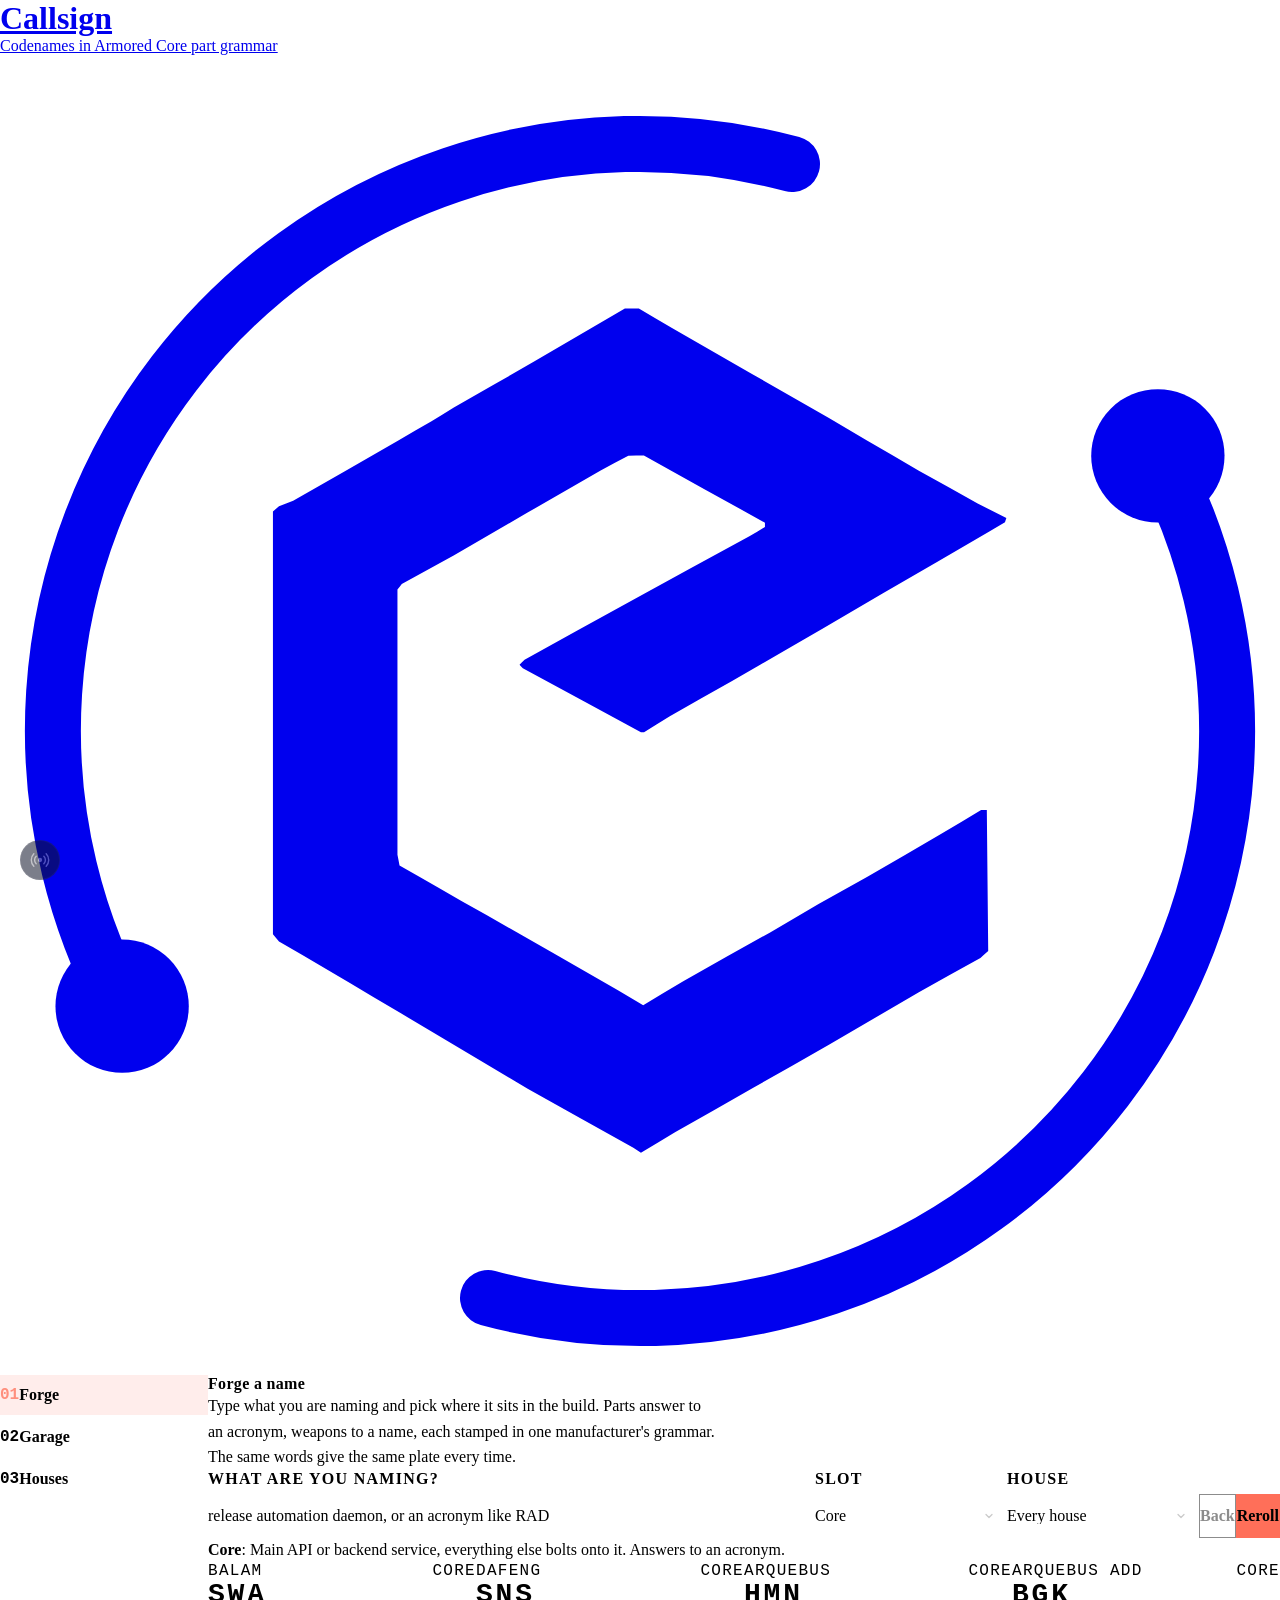
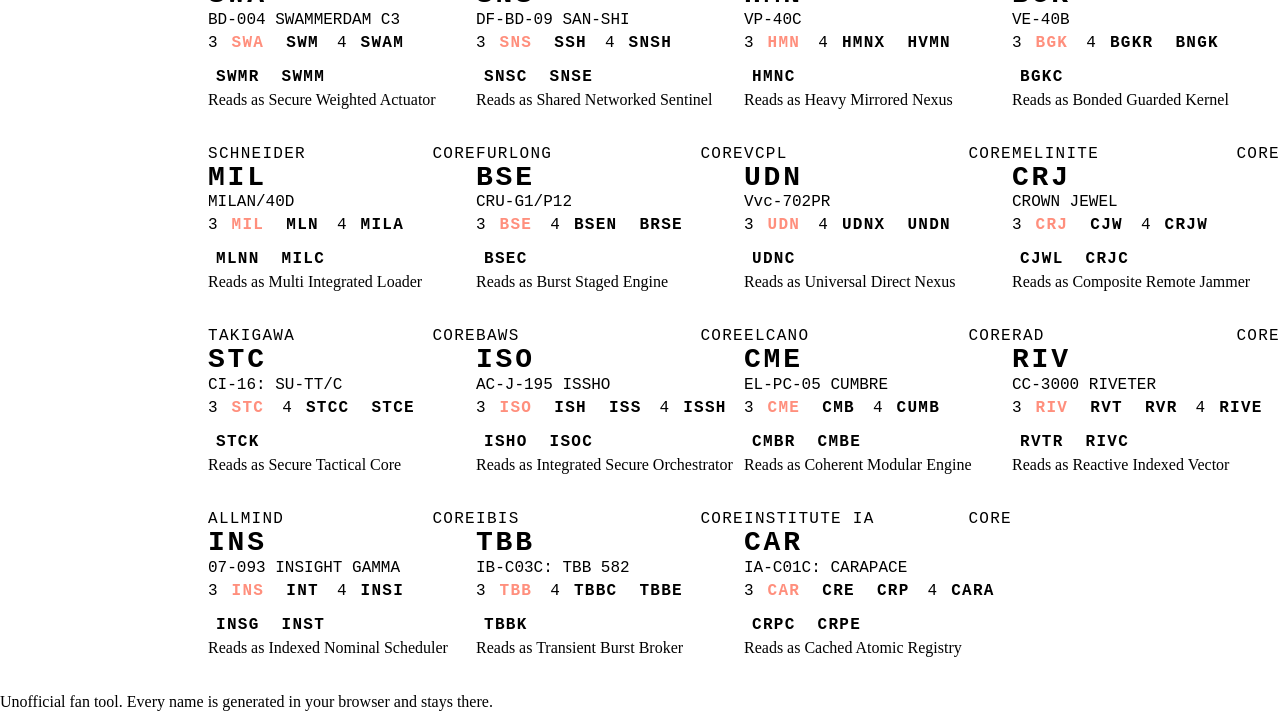
==== index.html @ b015e368 "feat: Callsign, codenames for projects in Armored Core part grammar" ====
<!DOCTYPE html>
<html lang="en">
<head>
  <meta charset="UTF-8">
  <meta name="viewport" content="width=device-width, initial-scale=1.0">
  <link rel="icon" type="image/svg+xml" href="/favicon.svg">
  <link rel="icon" type="image/x-icon" href="/favicon.ico" sizes="16x16 32x32 48x48">
  <link rel="apple-touch-icon" sizes="180x180" href="/apple-touch-icon.png">
  <meta name="apple-mobile-web-app-title" content="Callsign">
  <link rel="manifest" href="/site.webmanifest">
  <meta name="neo-mark" content="on">
  <title>Callsign | AC6 Codenames for Projects</title>
  <meta name="description" content="Generate codenames for projects and services in the grammar of AC6 manufacturers, with 3-letter acronyms, seeded rerolls and a whole-build export">
  <meta property="og:title" content="Callsign | AC6 Codenames for Projects">
  <meta property="og:description" content="Name a whole system as one AC build: frame parts answer to acronyms, weapons to names, and every house keeps its own grammar">
  <meta property="og:type" content="website">
  <meta property="og:url" content="https://callsign.neorgon.com/">
  <meta property="og:site_name" content="Neorgon">
  <meta name="twitter:card" content="summary_large_image">
  <meta name="twitter:title" content="Callsign | AC6 Codenames for Projects">
  <meta name="twitter:description" content="Codenames for projects and tools, stamped in the grammar of AC6 manufacturers">
  <meta name="robots" content="index, follow">
  <link rel="canonical" href="https://callsign.neorgon.com/">
  <meta property="og:locale" content="en_US">
  <meta name="theme-color" content="#040714">
  <meta property="og:image" content="https://callsign.neorgon.com/og-preview.jpg">
  <meta property="og:image:width" content="1200">
  <meta property="og:image:height" content="630">
  <meta property="og:image:alt" content="Callsign: codenames in Armored Core part grammar">
  <meta name="twitter:image" content="https://callsign.neorgon.com/og-preview.jpg">
  <meta name="neo-repo" content="energon-a-secas/callsign-site">
  <meta name="neo-version" content="1.0.0">
  <meta name="neo-updated" content="updated Sep 2026">
  <!-- Fleet design tokens: canonical, do not redeclare locally (docs/references/new-project-context.md, Design) -->
  <link rel="stylesheet" href="https://cdn.neorgon.org/v1.0.0/styles/base.css">
  <link rel="stylesheet" href="css/style.css">
  <!-- Neorgon Header Kit (vendored; ?header=live swaps CSS to CDN). Keep after style.css, the kit owns the header. -->
  <script>(function(){var m=location.search.match(/[?&]theme=([\w-]+)/)||document.cookie.match(/(?:^|;\s*)neo_theme=([\w-]+)/);if(m&&m[1]!=='default')document.documentElement.dataset.theme=decodeURIComponent(m[1]);})();</script>
  <link rel="stylesheet" href="css/neorgon-header.css">
  <link rel="stylesheet" href="css/neorgon-themes.css">
  <link rel="stylesheet" href="https://cdn.neorgon.org/v1.0.0/header/season.css">
  <script defer src="js/neorgon-header.js"></script>
  <!-- Neorgon Footer Kit (vendored). See packages/neorgon-ui/footer/README.md. -->
  <link rel="stylesheet" href="css/neorgon-footer.css">
  <script defer src="js/neorgon-footer.js"></script>
  <!-- Neorgon Beacon Kit (vendored). Bottom-left correction reporter: it
       carries page context to balise.neorgon.com in a URL fragment and the
       visitor writes there. No form on this page and no request from it.
       See packages/neorgon-ui/beacon/README.md. -->
  <meta name="beacon-site" content="callsign-site">
  <link rel="stylesheet" href="css/neorgon-beacon.css">
  <script defer src="js/neorgon-beacon.js"></script>
  <script type="application/ld+json">
  {
    "@context": "https://schema.org",
    "@type": "WebApplication",
    "name": "Callsign",
    "description": "Generate codenames for projects and services in the grammar of AC6 manufacturers, with 3-letter acronyms, seeded rerolls and a whole-build export",
    "url": "https://callsign.neorgon.com/",
    "applicationCategory": "DeveloperApplication",
    "operatingSystem": "Any",
    "offers": { "@type": "Offer", "price": "0", "priceCurrency": "USD" },
    "author": { "@type": "Organization", "name": "Neorgon", "url": "https://neorgon.com/" }
  }
  </script>
</head>
<body>

  <a class="skip-link" href="#main">Skip to content</a>

  <header class="header-bar" data-header-mode="app">
    <div class="header-logo">
      <a href="./" class="header-title-link">
        <img src="https://cdn.neorgon.org/v1.0.0/energon-classic-logo.png" class="header-logo-img" alt="">
        <div class="header-title-wrap">
          <h1>Callsign</h1>
          <div class="header-subtitle">Codenames in Armored Core part grammar</div>
        </div>
      </a>
    </div>

    <div class="header-right">
      <div class="header-actions">
        <button type="button" class="btn btn--ghost btn--sm" id="shareBtn" data-keep-mobile>
          <svg width="16" height="16" viewBox="0 0 24 24" fill="none" stroke="currentColor" stroke-width="2" stroke-linecap="round" stroke-linejoin="round" aria-hidden="true"><path d="M10 13a5 5 0 0 0 7.07 0l3-3a5 5 0 0 0-7.07-7.07l-1 1"/><path d="M14 11a5 5 0 0 0-7.07 0l-3 3a5 5 0 0 0 7.07 7.07l1-1"/></svg>
          <span>Copy link</span>
        </button>
      </div>

      <a class="header-home" href="https://neorgon.com/" title="neorgon.com" aria-label="Neorgon home">
        <svg class="nh-hub-icon" viewBox="0 0 24 24" fill="none" xmlns="http://www.w3.org/2000/svg" aria-hidden="true">
          <path d="M12 4.4 18.58 8.2 18.58 15.8 12 19.6 5.42 15.8 5.42 8.2Z" fill="currentColor" stroke="none"/>
          <g class="nh-orbit">
            <path d="M2.47 17.50 A11.0 11.0 0 0 1 14.85 1.37" fill="none" stroke="currentColor" stroke-width="1.05" stroke-linecap="round"/>
            <path d="M21.53 6.50 A11.0 11.0 0 0 1 9.15 22.63" fill="none" stroke="currentColor" stroke-width="1.05" stroke-linecap="round"/>
            <circle cx="21.71" cy="6.84" r="1.25" fill="currentColor"/>
            <circle cx="2.29" cy="17.16" r="1.25" fill="currentColor"/>
          </g>
        </svg>
      </a>
    </div>
  </header>

  <main id="main">
    <noscript><p class="noscript">Callsign builds every name in your browser, so it needs JavaScript switched on.</p></noscript>

    <div class="shell">
      <nav class="shell__rail" aria-label="Views">
        <button type="button" class="rail-btn" data-view="forge"><span class="rail-btn__no" aria-hidden="true">01</span>Forge</button>
        <button type="button" class="rail-btn" data-view="garage"><span class="rail-btn__no" aria-hidden="true">02</span>Garage</button>
        <button type="button" class="rail-btn" data-view="houses"><span class="rail-btn__no" aria-hidden="true">03</span>Houses</button>
      </nav>

      <div class="shell__main">

        <!-- ── Forge ─────────────────────────────────────────── -->
        <section id="view-forge" class="section" aria-labelledby="forge-title">
          <div class="section__titles">
            <h2 class="section__title" id="forge-title">Forge a name</h2>
            <p class="section__lead">Type what you are naming and pick where it sits in the build. Parts answer to an acronym, weapons to a name, each stamped in one manufacturer's grammar. The same words give the same plate every time.</p>
          </div>

          <div class="forge-bar">
            <label class="field field--seed">
              <span class="field__label">What are you naming?</span>
              <input class="input" id="seed" type="text" maxlength="120" autocomplete="off" spellcheck="false" placeholder="release automation daemon, or an acronym like RAD">
            </label>
            <label class="field">
              <span class="field__label">Slot</span>
              <select class="select" id="slotSel"></select>
            </label>
            <label class="field">
              <span class="field__label">House</span>
              <select class="select" id="houseSel"></select>
            </label>
            <div class="forge-bar__roll">
              <button type="button" class="btn btn--secondary" id="prevRoll">Back</button>
              <button type="button" class="btn btn--primary" id="reroll">Reroll</button>
            </div>
          </div>

          <p class="slot-hint" id="slotHint"></p>
          <p class="sr-only" id="forgeStatus" aria-live="polite"></p>
          <div class="shared" id="forgeShared" hidden></div>
          <div class="plates" id="plates"></div>
        </section>

        <!-- ── Garage ────────────────────────────────────────── -->
        <section id="view-garage" class="section" aria-labelledby="garage-title" hidden>
          <div class="section__titles">
            <h2 class="section__title" id="garage-title">Garage</h2>
            <p class="section__lead">Name a whole system as one build. The frame is the project, inner parts are the platform under it, and the four weapons are the tools it carries. Lock what you like and reroll the rest.</p>
          </div>

          <div class="build-head">
            <label class="field field--seed">
              <span class="field__label">System name</span>
              <input class="input" id="buildName" type="text" maxlength="80" autocomplete="off" spellcheck="false" placeholder="billing platform">
            </label>
            <div class="build-id" id="buildCallsign"></div>
            <div class="build-actions">
              <button type="button" class="btn btn--ghost btn--sm" id="saveBuild">Save to hangar</button>
              <button type="button" class="btn btn--ghost btn--sm" id="newBuild">New build</button>
              <details class="dropdown" id="exportMenu">
                <summary class="btn btn--primary btn--sm">Export</summary>
                <div class="dropdown__panel" role="group" aria-label="Export this build">
                  <button type="button" data-export="md-copy">Copy Markdown</button>
                  <button type="button" data-export="text-copy">Copy as text</button>
                  <button type="button" data-export="link-copy">Copy share link</button>
                  <button type="button" data-export="md-file">Download .md</button>
                  <button type="button" data-export="json-file">Download .json</button>
                </div>
              </details>
            </div>
          </div>

          <div class="garage-bar">
            <div class="segmented" role="group" aria-label="Frame naming">
              <button type="button" data-frame="matched" aria-pressed="true">Matched frame</button>
              <button type="button" data-frame="mixed" aria-pressed="false">Mixed parts</button>
            </div>
            <label class="field field--inline" id="frameHouseField">
              <span class="field__label">Frame house</span>
              <select class="select select--sm" id="frameHouse"></select>
            </label>
            <button type="button" class="btn btn--secondary btn--sm" id="rerollFrame">Reroll frame</button>
            <button type="button" class="btn btn--secondary btn--sm" id="rerollAll">Reroll unlocked</button>
          </div>

          <div class="assembly" id="assembly"></div>

          <details class="preview">
            <summary>Preview the Markdown export</summary>
            <pre class="preview__body" id="exportPreview"></pre>
          </details>

          <section class="hangar" aria-labelledby="hangar-title">
            <h3 class="hangar__title" id="hangar-title">Hangar <span id="hangarCount"></span></h3>
            <p class="section__lead">Saved builds stay in this browser, newest first. Starting a new build saves the current one here.</p>
            <ul class="hangar__list" id="hangarList"></ul>
          </section>
        </section>

        <!-- ── Houses ────────────────────────────────────────── -->
        <section id="view-houses" class="section" aria-labelledby="houses-title" hidden>
          <div class="section__titles">
            <h2 class="section__title" id="houses-title">Houses</h2>
            <p class="section__lead">Every manufacturer on Rubicon stamps its parts its own way. Each card shows the grammar, where its words come from, a few in-game names for reference, and what it rolls for <span id="housesSeed"></span>.</p>
          </div>
          <div class="house-groups" id="houseGrid"></div>
        </section>

      </div>
    </div>
  </main>

  <footer class="neo-footer" data-footer-mode="app">
    Unofficial fan tool. Every name is generated in your browser and stays there.
    <template data-neo-disclaimer data-label="About the names" data-title="About Callsign">
      <p>Callsign is an unofficial fan project. It is not affiliated with, endorsed by, or connected to FromSoftware or Bandai Namco Entertainment. ARMORED CORE is a trademark of its owners.</p>
      <p>Each house borrows an in-game manufacturer's naming grammar: the shape of its codes and the kind of word they end in. The themes are patterns read off the part names, not anything the developers have stated. The words Callsign draws from are its own picks from public sources, such as entomologists' surnames, poets of the Basho school, German bird names, Chinese star names and Spanish vocabulary.</p>
      <p>In-game part names appear on the Houses page as reference examples only. The generator does not draw from them, and a roll that lands exactly on a real part's designation is rolled again.</p>
      <p>Names come from what you type, worked out entirely in this browser. Builds you save live in this browser's local storage and nowhere else.</p>
    </template>
  </footer>

  <script type="module" src="js/app.js"></script>
</body>
</html>
---- css/style.css ----
/* ── Reset & base ──────────────────────────────────────────── */
*, *::before, *::after { margin: 0; padding: 0; box-sizing: border-box; }

/*
 * ── Design tokens ─────────────────────────────────────────────
 *
 * Canonical tokens (colors, font, type scale, spacing, radii) come from the CDN:
 *   https://cdn.neorgon.org/v1.0.0/styles/base.css   (linked in index.html)
 * Do NOT redeclare them here: a local copy is how the fleet drifted. The block
 * below holds only what base.css does not define, plus the per-site accent.
 *
 * Motion: base.css still ships --ease-snap (bounce) for legacy sites, but it is
 * deprecated for new work (impeccable law: ease-out exponential, no bounce).
 * Use --ease-out below.
 */

:root {
  /* Per-site identity: set to this site's hub card accent (the accent table in .claude/HUB_REGISTRY.md) */
  --accent: #ff6f59;
  --accent-bright: #ff8f7d;

  /* Site extras base.css does not define */
  --accent-wash: rgba(255, 111, 89, 0.12);
  --accent-line: rgba(255, 111, 89, 0.45);
  --mono: ui-monospace, "SF Mono", SFMono-Regular, Menlo, Consolas, "Liberation Mono", monospace;
  --surface-toast: #1a1730;
  --danger: #e11d48;
  --danger-hover: #f43f5e;
  --ease-out: cubic-bezier(0.22, 1, 0.36, 1);
  --control-height: 44px;
  --control-height-sm: 36px;
  --shadow-card: 0 12px 28px rgba(15, 23, 42, 0.5);
  --shadow-modal: 0 24px 48px rgba(2, 6, 23, 0.58);
  --z-sticky-header: 200;
  --z-modal: 400;
  --z-toast: 500;
}

/* Author display values (e.g. .section/.stack flex) would otherwise defeat the
   hidden attribute, so restore its authority once, globally. */
[hidden] { display: none !important; }

html { height: 100%; }
body {
  font-family: var(--font);
  background: var(--bg);
  min-height: 100%;
  color: var(--text-primary);
  display: flex; flex-direction: column;
}

body.modal-open {
  overflow: hidden;
}

main#main {
  flex: 1;
  display: flex;
  flex-direction: column;
  min-height: 0;
  width: 100%;
}

/* ── Layout ────────────────────────────────────────────────── */
/*
 * GOTCHA: body { display:flex; flex-direction:column } + margin: 0 auto
 * on a child collapses its width, so always pair with width: 100%.
 *
 * GOTCHA: External images (YouTube ggpht, Gravatar, etc.) may block loading
 * when the Referer header points to localhost or an unknown origin. Fix:
 * 1. Add <meta name="referrer" content="no-referrer"> in <head> (global)
 * 2. Or add referrerpolicy="no-referrer" on each <img> tag
 */
.container {
  max-width: 900px;
  width: 100%;
  margin: 0 auto;
  padding: var(--space-6);
  flex: 1;
}

/* ── Side-rail shell (opt-in) ──────────────────────────────────
 * A desktop window is far wider than a comfortable line of text, so a single
 * centred column leaves two large empty gutters and still runs the prose to
 * 100+ characters. This puts the section nav in the left gutter and narrows
 * the reading column, without changing .container for sites that do not use it.
 *
 *   <div class="shell">
 *     <nav class="shell__rail" aria-label="Section"> … </nav>
 *     <div class="shell__main"> … </div>
 *   </div>
 *
 * Below 940px it collapses to one column and the rail becomes a scrollable
 * row, so the same markup works on a phone with no JavaScript involved. From
 * 1240px up, the spare width goes to the right margin only, so the reading
 * column walks onto the page's centre line instead of sitting right of it.
 */
.shell {
  width: 100%;
  max-width: 1240px;
  margin: 0 auto;
  padding: var(--space-6) var(--space-6) 64px;
  display: grid;
  grid-template-columns: minmax(0, 1fr);
  gap: var(--space-6);
  align-content: start;
  flex: 1;
}
/* A 1fr track is minmax(auto, 1fr): a wide child (a board, a table, a long
   code line) sets min-content and stretches the column past the viewport. */
.shell > * { min-width: 0; }

.shell__rail {
  display: flex;
  gap: var(--space-1);
  padding: 4px;
  background: var(--surface-1);
  border: 1px solid var(--border);
  border-radius: var(--radius);
  overflow-x: auto;
  scrollbar-width: none;
}
.shell__rail::-webkit-scrollbar { display: none; }

@media (min-width: 940px) {
  .shell {
    grid-template-columns: 208px minmax(0, 1fr);
    gap: var(--space-8);
    padding: var(--space-8) var(--space-8) 80px;
  }
  .shell__rail {
    position: sticky;
    top: 76px;          /* clears the app-mode header */
    flex-direction: column;
    align-items: stretch;
    gap: 2px;
    padding: var(--space-2);
    overflow: visible;
    align-self: start;
  }
}

/* The rail sits in the left gutter, but with only two tracks it does not stay
   there: the rail plus its gap add to main's left side and nothing balances
   them on the right, so main sits half that distance right of the page's centre
   line (120px at a 208px rail). A column that far off centre reads as a
   misalignment rather than as a nav beside it.
   The correction is to stop splitting the spare width between both margins and
   spend all of it on the right. Main then walks back onto the centre line as the
   window grows, reaching it at 1240 + 208 + 32 = 1480px, and it costs main no
   width at any point on the way: the shell widens, main does not move relative
   to the rail. Below 1240px the shell already fills the viewport, so there is no
   spare width to spend and any correction would come straight out of the
   reading column. That trade is not worth making. */
@media (min-width: 1240px) {
  .shell {
    --shell-nudge: calc(208px + var(--space-8));
    max-width: calc(1240px + var(--shell-nudge));
    padding-right: clamp(
      var(--space-8),
      calc(var(--space-8) + 100vw - 1240px),
      calc(var(--space-8) + var(--shell-nudge))
    );
  }
}

/* Vertical rhythm: use inside .container or nested regions */
.stack {
  display: flex;
  flex-direction: column;
  gap: var(--space-6);
}
.stack--tight { gap: var(--space-4); }
/* Major sections need a real break. At 32px a heading sits almost on top of
   the block above it and the page reads as one undifferentiated column. */
.stack--loose { gap: 56px; }

/* Page section: title row + body (replaces “card everything” for grouping) */
.section {
  display: flex;
  flex-direction: column;
  gap: var(--space-6);
}
.section__header {
  display: flex;
  flex-wrap: wrap;
  align-items: flex-end;
  justify-content: space-between;
  gap: var(--space-4);
}
.section__titles {
  display: flex;
  flex-direction: column;
  gap: var(--space-1);
  min-width: 0;
}
.section__title {
  font-size: var(--text-xl);
  font-weight: 600;
  letter-spacing: 0.02em;
  color: var(--text-primary);
}
.section__lead {
  font-size: var(--text-sm);
  color: var(--text-muted);
  line-height: 1.6;
  max-width: 64ch;   /* 65-75 characters is the readable measure */
}
.section__lead code {
  font-family: ui-monospace, SFMono-Regular, Menlo, Monaco, Consolas, "Liberation Mono", monospace;
  font-size: 0.92em;
  color: var(--text-secondary);
}
.stack > .card { margin-bottom: 0; }
.toolbar {
  display: flex;
  flex-wrap: wrap;
  align-items: center;
  gap: var(--space-2);
}

/* ── Header ────────────────────────────────────────────────────
 * Owned by the Neorgon Header Kit (css/neorgon-header.css, canonical
 * source: packages/neorgon-ui/header/). Do NOT style .header-bar,
 * .header-logo*, .header-title-link, .header-subtitle, .header-right,
 * .header-actions, or .header-home here. Sign-in UI belongs to the
 * Auth Kit (css/neorgon-auth.css), so write no .auth-* styles either.
 */
nav {
  display: flex;
  align-items: center;
  gap: var(--space-2);
}

/* ── Buttons (canonical) ─────────────────────────────────────
 * Use .btn + a variant. Alias: .nav-link = toolbar ghost.
 */
.btn {
  display: inline-flex;
  align-items: center;
  justify-content: center;
  gap: var(--space-2);
  min-height: var(--control-height);
  padding: 0 var(--space-4);
  border-radius: var(--radius-sm);
  font-family: inherit;
  font-size: var(--text-sm);
  font-weight: 600;
  line-height: 1.2;
  text-decoration: none;
  cursor: pointer;
  border: 1px solid transparent;
  background: transparent;
  color: var(--text-primary);
  transition:
    background-color var(--dur),
    color var(--dur),
    border-color var(--dur),
    box-shadow var(--dur),
    transform var(--dur-fast);
  -webkit-tap-highlight-color: transparent;
}
.btn:disabled,
.btn[aria-disabled="true"] {
  opacity: 0.45;
  cursor: not-allowed;
  pointer-events: none;
}
.btn--sm {
  min-height: var(--control-height-sm);
  padding: 0 var(--space-3);
  font-size: var(--text-xs);
}
.btn--block { width: 100%; }
.btn--icon {
  min-width: var(--control-height);
  padding: 0;
}
.btn--primary {
  background: var(--accent);
  /* Dark ink on coral: white on #ff6f59 is 2.7:1, the page ground is 7.4:1. */
  color: var(--bg);
  border-color: transparent;
}
.btn--primary:hover { background: var(--accent-bright); }
.btn--secondary {
  background: var(--surface-2);
  color: var(--text-primary);
  border-color: var(--border-strong);
}
.btn--secondary:hover {
  background: rgba(255, 255, 255, 0.1);
}
.btn--ghost {
  background: transparent;
  color: rgba(255,255,255,0.92);
  border-color: rgba(255,255,255,0.18);
}
.btn--ghost:hover {
  background: rgba(255,255,255,0.1);
  color: #fff;
}
.btn--danger {
  background: var(--danger);
  color: #fff;
  border-color: transparent;
}
.btn--danger:hover { background: var(--danger-hover); }

/* Toolbar ghost (header nav): same as .btn.btn--ghost.btn--sm */
.nav-link {
  display: inline-flex;
  align-items: center;
  justify-content: center;
  min-height: var(--control-height);
  padding: 0 var(--space-3);
  border: 1px solid rgba(255,255,255,0.18);
  border-radius: var(--radius-sm);
  background: transparent;
  color: rgba(255,255,255,0.92);
  cursor: pointer;
  font-family: inherit;
  font-size: var(--text-sm);
  font-weight: 600;
  transition: background-color var(--dur), color var(--dur), border-color var(--dur);
}
.nav-link:hover {
  background: rgba(255,255,255,0.1);
  color: #fff;
}

/* ── Sheet (inline panel under header), not a modal ──────────
 * Use for filters and compact forms. No backdrop; page scrolls.
 * For blocking overlays use .modal below. Sign-in is neither: the Auth Kit
 * (packages/neorgon-ui/auth/) owns its own dialog.
 */
.sheet {
  background: rgba(255,255,255,0.02);
  border-bottom: 1px solid var(--border-subtle);
  max-height: 0;
  overflow: hidden;
  transition: max-height 0.3s ease-out;
}
.sheet.open { max-height: 300px; }
.sheet__inner {
  padding: var(--space-6);
  max-width: 400px;
  margin: 0 auto;
}

/* ── Modal (blocking overlay) ──────────────────────────────── */
.modal[hidden] {
  display: none !important;
}
.modal {
  position: fixed;
  inset: 0;
  z-index: var(--z-modal);
  display: flex;
  align-items: center;
  justify-content: center;
  padding: var(--space-4);
}
.modal__backdrop {
  position: absolute;
  inset: 0;
  background: rgba(2, 4, 12, 0.85);
  -webkit-backdrop-filter: blur(10px); /* Safari still needs the prefix */
  backdrop-filter: blur(10px);
}
.modal__dialog {
  position: relative;
  z-index: 1;
  display: flex;
  flex-direction: column;
  width: min(100%, 520px);
  max-height: min(90vh, 680px);
  overflow: hidden;
  background: var(--surface-1);
  border: 1px solid var(--border-strong);
  border-radius: var(--radius-lg);
  box-shadow: var(--shadow-modal);
}
/* For modals holding option grids or editors: narrow dialogs cramp them */
.modal__dialog--wide {
  width: min(100%, 760px);
}
.modal__header {
  display: flex;
  align-items: center;
  justify-content: space-between;
  gap: var(--space-4);
  padding: var(--space-4) var(--space-6);
  border-bottom: 1px solid var(--border-subtle);
}
.modal__header h2 {
  font-size: var(--text-lg);
  font-weight: 600;
  color: var(--text-primary);
}
.modal__body {
  padding: var(--space-6);
  overflow: auto;
  font-size: var(--text-sm);
  color: var(--text-secondary);
  line-height: 1.55;
}
.modal__body code {
  font-family: ui-monospace, SFMono-Regular, Menlo, Monaco, Consolas, "Liberation Mono", monospace;
  font-size: 0.9em;
  color: var(--text-primary);
}
.modal__footer {
  display: flex;
  flex-wrap: wrap;
  justify-content: flex-end;
  gap: var(--space-2);
  padding: var(--space-4) var(--space-6);
  border-top: 1px solid var(--border-subtle);
}

/* ── Card ──────────────────────────────────────────────────── */
/*
 * GOTCHA: backdrop-filter creates a stacking context, so dropdowns inside
 * a card can be clipped by a later card's stacking context. Fix by adding
 * position: relative; z-index: 10 to the card that owns the open dropdown.
 *
 * Default: static surface (no hover lift, avoids generic “dashboard demo”).
 * Use .card--interactive for raised hover + entrance motion.
 *
 * GOTCHA: a <button> or <a> used AS a card does not inherit body text color,
 * buttons default to canvas text (near-black), rendering invisible on the dark
 * bg. When a card is an interactive element, set color: var(--text-primary)
 * and font-family: var(--font) explicitly on it.
 */
.card {
  background: var(--surface-1);
  border: 1px solid var(--border);
  border-radius: var(--radius-lg);
  padding: var(--space-6);
  margin-bottom: var(--space-6);
  backdrop-filter: blur(10px);
  transition: border-color var(--dur), box-shadow var(--dur);
}
.card:hover {
  border-color: var(--border-strong);
  box-shadow: 0 8px 20px rgba(15, 23, 42, 0.45);
}
.card--interactive {
  transition:
    transform var(--dur) ease-out,
    box-shadow var(--dur) ease-out,
    border-color var(--dur);
  animation: fadeIn 0.35s ease-out both;
}
.card--interactive:hover {
  transform: translateY(-3px);
  box-shadow: var(--shadow-card);
  border-color: var(--border-strong);
}
.card--enter {
  animation: fadeIn 0.35s ease-out both;
}
.card--flat:hover {
  box-shadow: none;
}
/* Card with an action row, in an equal-height grid: pin the toolbar to the
   bottom so buttons align across cards whose text wraps differently. */
.card--actions {
  display: flex;
  flex-direction: column;
}
.card--actions > .toolbar:last-child {
  margin-top: auto;
}

/* ── Button press feedback ─────────────────────────────────── */
button:active,
.btn:active,
.nav-link:active {
  transform: scale(0.98);
  transition-duration: var(--dur-fast);
}

@keyframes fadeIn {
  from { opacity: 0; transform: translateY(6px); }
  to   { opacity: 1; transform: translateY(0); }
}

/* ── Skeleton loading ──────────────────────────────────────── */
@keyframes shimmer { to { background-position: -200% 0; } }
.skeleton {
  background: linear-gradient(90deg, var(--surface-1) 25%, var(--surface-2) 50%, var(--surface-1) 75%);
  background-size: 200% 100%;
  animation: shimmer 1.5s ease-in-out infinite;
  border-radius: var(--radius);
}

/* ── Toast ─────────────────────────────────────────────────── */
.toast {
  position: fixed;
  bottom: var(--space-6);
  right: var(--space-6);
  z-index: var(--z-toast);
  max-width: min(360px, calc(100vw - var(--space-8)));
  background: var(--surface-toast);
  border: 1px solid var(--border);
  border-radius: var(--radius);
  padding: var(--space-3) var(--space-4);
  font-size: var(--text-sm);
  color: var(--text-primary);
  box-shadow: var(--shadow-card);
  pointer-events: none;
  transform: translateY(8px);
  opacity: 0;
  transition: opacity 0.2s ease-out, transform 0.2s ease-out;
}
.toast.visible {
  opacity: 1;
  transform: translateY(0);
}

/* ── Footer ────────────────────────────────────────────────────
   Owned by the Neorgon Footer Kit (css/neorgon-footer.css).
   Don't add .neo-footer rules here. Edit packages/neorgon-ui/footer/
   and re-run sync-footer.sh. */

/* ── Focus styles ──────────────────────────────────────────── */
:focus-visible {
  outline: 2px solid var(--accent-bright);
  outline-offset: 2px;
}

/* ── Skip link ─────────────────────────────────────────────── */
.skip-link {
  position: absolute;
  top: -100%;
  left: var(--space-4);
  z-index: 1000;
  padding: var(--space-2) var(--space-4);
  background: var(--accent-bright);
  color: #000;
  font-weight: 600;
  font-size: var(--text-sm);
  border-radius: 0 0 var(--radius-sm) var(--radius-sm);
  text-decoration: none;
  transition: top var(--dur);
}
.skip-link:focus { top: 0; }

/* ── Reduced motion ────────────────────────────────────────── */
@media (prefers-reduced-motion: reduce) {
  *, *::before, *::after {
    animation-duration: 0.01ms !important;
    animation-iteration-count: 1 !important;
    transition-duration: 0.01ms !important;
  }
  .card--interactive:hover { transform: none; }
}

/* ══ Callsign ════════════════════════════════════════════════ */

.sr-only {
  position: absolute; width: 1px; height: 1px; padding: 0; margin: -1px;
  overflow: hidden; clip: rect(0 0 0 0); white-space: nowrap; border: 0;
}
.noscript {
  max-width: 64ch; margin: var(--space-8) auto 0; padding: var(--space-4);
  border: 1px solid var(--border); border-radius: var(--radius); color: var(--text-secondary);
}
.btn--icon.btn--sm { min-width: var(--control-height-sm); }

/* ── Rail ──────────────────────────────────────────────────── */
.rail-btn {
  display: flex; align-items: center; gap: var(--space-3);
  min-height: 40px; padding: 0 var(--space-3);
  border: 0; border-radius: var(--radius-sm);
  background: transparent; color: var(--text-secondary);
  font-family: inherit; font-size: var(--text-sm); font-weight: 600;
  text-align: left; white-space: nowrap; cursor: pointer;
  transition: background-color var(--dur), color var(--dur);
}
.rail-btn:hover { background: var(--surface-2); color: var(--text-primary); }
.rail-btn[aria-current="page"] { background: var(--accent-wash); color: var(--text-primary); }
.rail-btn__no { font-family: var(--mono); font-size: var(--text-xs); color: var(--text-muted); }
.rail-btn[aria-current="page"] .rail-btn__no { color: var(--accent-bright); }

/* ── Fields ────────────────────────────────────────────────── */
.field { display: flex; flex-direction: column; gap: 6px; min-width: 0; }
.field--inline { flex-direction: row; align-items: center; gap: var(--space-2); }
.field__label {
  font-size: var(--text-xs); font-weight: 600; letter-spacing: 0.08em;
  text-transform: uppercase; color: var(--text-muted);
}
.input, .select {
  width: 100%; min-height: var(--control-height); padding: 0 var(--space-3);
  background: var(--surface-1); border: 1px solid var(--border-strong); border-radius: var(--radius-sm);
  color: var(--text-primary); font-family: inherit; font-size: var(--text-base);
  transition: border-color var(--dur);
}
.input::placeholder { color: var(--text-muted); }
.input:focus-visible, .select:focus-visible { outline: 2px solid var(--accent-bright); outline-offset: 1px; }
.input--sm, .select--sm { min-height: var(--control-height-sm); font-size: var(--text-sm); }
.select {
  appearance: none; -webkit-appearance: none; padding-right: 34px; cursor: pointer;
  background-image: url("data:image/svg+xml,%3Csvg xmlns='http://www.w3.org/2000/svg' width='12' height='12' viewBox='0 0 24 24' fill='none' stroke='%23cacaca' stroke-width='2.5' stroke-linecap='round' stroke-linejoin='round'%3E%3Cpath d='m6 9 6 6 6-6'/%3E%3C/svg%3E");
  background-repeat: no-repeat; background-position: right 12px center;
}
.select option, .select optgroup { background-color: var(--bg); color: var(--text-primary); }
.select:disabled { opacity: 0.55; cursor: not-allowed; }
.field--inline .select { width: auto; min-width: 11rem; }

/* ── Forge ─────────────────────────────────────────────────── */
.forge-bar {
  display: grid; gap: var(--space-3); align-items: end;
  grid-template-columns: minmax(0, 1fr) minmax(0, 12rem) minmax(0, 12rem) auto;
}
.forge-bar__roll { display: flex; gap: var(--space-2); }
.slot-hint { font-size: var(--text-sm); line-height: 1.5; color: var(--text-muted); }
.slot-hint strong { font-weight: 600; color: var(--text-secondary); }

.plates { display: grid; grid-template-columns: repeat(auto-fill, minmax(15.5rem, 1fr)); gap: var(--space-4); }
.plate {
  display: flex; flex-direction: column; gap: var(--space-3); padding: var(--space-4);
  background: var(--surface-1); border: 1px solid var(--border); border-radius: var(--radius);
  transition: border-color var(--dur);
}
.plate:hover { border-color: var(--border-strong); }
.plate__meta {
  display: flex; justify-content: space-between; gap: var(--space-2);
  padding-bottom: var(--space-2); border-bottom: 1px dashed var(--border);
  font-family: var(--mono); font-size: var(--text-xs); letter-spacing: 0.08em; text-transform: uppercase;
  color: var(--text-muted);
}
.plate__callsign {
  font-family: var(--mono); font-size: 1.75rem; font-weight: 700; line-height: 1.1;
  letter-spacing: 0.1em; color: var(--text-primary); overflow-wrap: anywhere;
}
.plate__designation { font-family: var(--mono); font-size: var(--text-sm); overflow-wrap: anywhere; }
.plate__title {
  font-family: var(--mono); font-size: var(--text-lg); font-weight: 600; line-height: 1.35;
  letter-spacing: 0.04em; overflow-wrap: anywhere;
}
.plate__code { color: var(--text-muted); }
.plate__name { color: var(--text-primary); }
.plate--compact { gap: var(--space-2); }

.shared {
  display: flex; flex-wrap: wrap; align-items: center; gap: var(--space-3) var(--space-6);
  padding-bottom: var(--space-4); border-bottom: 1px solid var(--border-subtle);
}
.shared__acronym { font-family: var(--mono); font-size: 2.5rem; font-weight: 700; line-height: 1; letter-spacing: 0.14em; }
.shared__body { display: flex; flex-direction: column; gap: 6px; min-width: 0; }
.shared__label { font-size: var(--text-sm); color: var(--text-muted); }
.plate__reads { font-size: var(--text-sm); color: var(--text-muted); }
.plate__reads span { color: var(--text-secondary); }
.plate__actions { display: flex; flex-wrap: wrap; gap: var(--space-2); margin-top: auto; }

.chips { display: flex; flex-wrap: wrap; align-items: center; gap: 6px; }
.chips__label { padding-left: 4px; font-family: var(--mono); font-size: var(--text-xs); color: var(--text-muted); }
.chips__label:first-child { padding-left: 0; }
.chip {
  min-height: 28px; padding: 0 8px;
  border: 1px solid var(--border); border-radius: var(--radius-sm);
  background: transparent; color: var(--text-secondary);
  font-family: var(--mono); font-size: var(--text-xs); font-weight: 600; letter-spacing: 0.08em;
  cursor: copy; transition: border-color var(--dur), color var(--dur);
}
.chip:hover { border-color: var(--border-strong); color: var(--text-primary); }
.chip--lead { border-color: var(--accent-line); color: var(--accent-bright); }

/* ── Garage ────────────────────────────────────────────────── */
.build-head { display: grid; grid-template-columns: minmax(0, 22rem) minmax(0, 1fr) auto; gap: var(--space-6); align-items: end; }
.build-actions { display: flex; flex-wrap: wrap; align-items: center; justify-content: flex-end; gap: var(--space-2); }
.build-id { display: flex; align-items: center; gap: var(--space-4); min-width: 0; }
.build-id__acronym {
  font-family: var(--mono); font-size: 2.5rem; font-weight: 700; line-height: 1;
  letter-spacing: 0.14em; color: var(--text-primary);
}
.build-id__meta { display: flex; flex-direction: column; gap: 2px; min-width: 0; font-size: var(--text-sm); color: var(--text-muted); }
.build-id__meta code { font-family: var(--mono); color: var(--text-primary); }

.garage-bar { display: flex; flex-wrap: wrap; align-items: center; gap: var(--space-2); }
.segmented {
  display: inline-flex; gap: 2px; padding: 3px;
  border: 1px solid var(--border); border-radius: var(--radius-sm); background: var(--surface-1);
}
.segmented button {
  min-height: 30px; padding: 0 var(--space-3); border: 0; border-radius: 4px;
  background: transparent; color: var(--text-muted);
  font-family: inherit; font-size: var(--text-xs); font-weight: 600; cursor: pointer;
  transition: background-color var(--dur), color var(--dur);
}
.segmented button:hover { color: var(--text-primary); }
.segmented button[aria-pressed="true"] { background: var(--surface-2); color: var(--text-primary); box-shadow: inset 0 0 0 1px var(--border-strong); }

.dropdown { position: relative; }
.dropdown > summary { list-style: none; }
.dropdown > summary::-webkit-details-marker { display: none; }
.dropdown__panel {
  position: absolute; right: 0; top: calc(100% + 6px); z-index: 20;
  display: flex; flex-direction: column; min-width: 12rem; padding: 4px;
  background: var(--bg); border: 1px solid var(--border-strong); border-radius: var(--radius);
  box-shadow: var(--shadow-card);
}
/* Set by events.js when the right-anchored panel would leave the viewport. */
.dropdown__panel--start { left: 0; right: auto; }
.dropdown__panel button {
  min-height: 36px; padding: 0 var(--space-3); border: 0; border-radius: var(--radius-sm);
  background: transparent; color: var(--text-secondary);
  font-family: inherit; font-size: var(--text-sm); text-align: left; cursor: pointer;
}
.dropdown__panel button:hover, .dropdown__panel button:focus-visible { background: var(--surface-2); color: var(--text-primary); }

.assembly { display: flex; flex-direction: column; gap: var(--space-6); }
.bay-group { display: flex; flex-direction: column; gap: var(--space-2); }
.bay-group__title { font-size: var(--text-xs); font-weight: 600; letter-spacing: 0.1em; text-transform: uppercase; color: var(--text-secondary); }
.bay-group__title span { margin-left: var(--space-2); font-weight: 500; letter-spacing: 0; text-transform: none; color: var(--text-muted); }
.bay-list { border: 1px solid var(--border); border-radius: var(--radius); background: var(--surface-1); }
.bay {
  display: grid; gap: var(--space-3); align-items: center; padding: var(--space-3) var(--space-4);
  grid-template-columns: minmax(0, 11rem) minmax(0, 1fr) minmax(0, 10rem) minmax(0, 1.3fr) auto;
  grid-template-areas: "slot note house plate actions";
}
.bay + .bay { border-top: 1px solid var(--border-subtle); }
.bay__slot { grid-area: slot; display: flex; flex-direction: column; gap: 4px; min-width: 0; }
.bay__note { grid-area: note; }
.bay__house { grid-area: house; }
.bay__plate { grid-area: plate; display: flex; flex-direction: column; gap: 6px; min-width: 0; }
.bay__actions { grid-area: actions; display: flex; gap: 2px; }
.bay__toggle { display: flex; align-items: center; gap: var(--space-2); font-size: var(--text-sm); font-weight: 600; cursor: pointer; }
.bay__toggle input { width: 18px; height: 18px; accent-color: var(--accent); }
.bay__role { font-size: var(--text-xs); line-height: 1.35; color: var(--text-muted); }
.bay__callsign { display: flex; flex-wrap: wrap; align-items: baseline; gap: 2px var(--space-3); min-width: 0; }
.bay__callsign strong { font-family: var(--mono); font-size: var(--text-lg); letter-spacing: 0.08em; }
.bay__code {
  display: inline-flex; align-items: center; min-height: 24px; padding: 0; border: 0; background: none;
  text-align: left; cursor: copy;
  font-family: var(--mono); font-size: var(--text-xs); color: var(--text-secondary); overflow-wrap: anywhere;
}
.bay__code:hover { color: var(--text-primary); text-decoration: underline; text-underline-offset: 3px; }
/* A switched-off bay keeps only its toggle, so nothing in it is dimmed but still clickable. */
.bay[data-on="false"] :is(.bay__note, .bay__house, .bay__plate, .bay__actions) { display: none; }
.bay[data-on="false"] .bay__toggle span { color: var(--text-secondary); }
.bay [data-act="lock"][aria-pressed="true"] { color: var(--accent-bright); }

.preview summary { width: fit-content; font-size: var(--text-sm); color: var(--text-secondary); cursor: pointer; }
.preview__body {
  margin-top: var(--space-3); padding: var(--space-4); max-height: 22rem; overflow: auto;
  background: var(--surface-1); border: 1px solid var(--border); border-radius: var(--radius);
  font-family: var(--mono); font-size: var(--text-xs); line-height: 1.6; color: var(--text-secondary); white-space: pre;
}

.hangar { display: flex; flex-direction: column; gap: var(--space-3); padding-top: var(--space-6); border-top: 1px solid var(--border-subtle); }
.hangar__title { font-size: var(--text-lg); font-weight: 600; }
.hangar__title span { margin-left: var(--space-2); font-family: var(--mono); font-size: var(--text-sm); color: var(--text-muted); }
.hangar__list { display: flex; flex-direction: column; gap: var(--space-2); list-style: none; }
.hangar__item {
  display: flex; flex-wrap: wrap; align-items: center; justify-content: space-between; gap: var(--space-3);
  padding: var(--space-3) var(--space-4);
  background: var(--surface-1); border: 1px solid var(--border); border-radius: var(--radius);
}
.hangar__name { display: flex; flex-wrap: wrap; align-items: baseline; gap: var(--space-3); min-width: 0; }
.hangar__name strong { font-family: var(--mono); letter-spacing: 0.1em; }
.hangar__name small { font-size: var(--text-xs); color: var(--text-muted); }
.hangar__empty { font-size: var(--text-sm); color: var(--text-muted); }

/* ── Houses ────────────────────────────────────────────────── */
.house-groups { display: flex; flex-direction: column; gap: var(--space-8); }
.house-group { display: flex; flex-direction: column; gap: var(--space-4); }
.house-group__title { font-size: var(--text-lg); font-weight: 600; }
.houses { display: grid; grid-template-columns: repeat(auto-fill, minmax(18rem, 1fr)); gap: var(--space-4); }
.house {
  display: flex; flex-direction: column; gap: var(--space-3); padding: var(--space-4);
  background: var(--surface-1); border: 1px solid var(--border); border-radius: var(--radius);
}
.house > .btn { align-self: flex-start; margin-top: auto; }
.house__head { display: flex; flex-direction: column; gap: 2px; }
.house__name { font-size: var(--text-lg); font-weight: 700; letter-spacing: 0.02em; }
.house__tag { font-size: var(--text-xs); letter-spacing: 0.06em; text-transform: uppercase; color: var(--text-muted); }
.house__theme { font-size: var(--text-sm); line-height: 1.5; color: var(--text-secondary); }
.house__facts { display: grid; grid-template-columns: max-content minmax(0, 1fr); gap: 6px var(--space-3); font-size: var(--text-sm); }
.house__facts dt { padding-top: 2px; font-size: var(--text-xs); letter-spacing: 0.06em; text-transform: uppercase; color: var(--text-muted); }
.house__facts dd { display: flex; flex-wrap: wrap; gap: 4px 8px; min-width: 0; }
.house__facts code { font-family: var(--mono); font-size: 0.8rem; color: var(--text-secondary); overflow-wrap: anywhere; }

/* ── Callsign breakpoints ──────────────────────────────────── */
@media (max-width: 1180px) {
  .bay {
    grid-template-columns: minmax(0, 1fr) minmax(0, 1fr) auto;
    grid-template-areas: "slot slot actions" "note house house" "plate plate plate";
  }
}
@media (max-width: 1100px) {
  .forge-bar { grid-template-columns: minmax(0, 1fr) minmax(0, 1fr); }
  .forge-bar .field--seed, .forge-bar__roll { grid-column: 1 / -1; }
  .build-head { grid-template-columns: minmax(0, 1fr) auto; }
  .build-actions { grid-column: 1 / -1; justify-content: flex-start; }
}
@media (max-width: 760px) {
  .build-head { grid-template-columns: minmax(0, 1fr); gap: var(--space-4); }
}
@media (max-width: 560px) {
  .forge-bar { grid-template-columns: minmax(0, 1fr); }
  .forge-bar__roll .btn { flex: 1; }
  .bay { grid-template-columns: minmax(0, 1fr) auto; grid-template-areas: "slot actions" "note note" "house house" "plate plate"; }
  .build-id__acronym { font-size: 2rem; }
}

/* ── Responsive ────────────────────────────────────────────── */
@media (max-width: 600px) {
  .container { padding: var(--space-4); }
  .toast {
    left: var(--space-4);
    right: var(--space-4);
    max-width: none;
  }
}
---- css/neorgon-beacon.css ----
/* ══════════════════════════════════════════════════════════════
   Neorgon Beacon Kit: beacon.css
   Canonical source: packages/neorgon-ui/beacon/
   Vendored per site as css/neorgon-beacon.css. Do not edit copies.

   One control and nothing else. The widget has no form, no panel and no
   dialog: it opens Balise's own report page and the visitor writes there
   (CONTRACTS.md D1). Anything here that styled a field would be styling
   something that no longer exists.

   Naming: every class here is `neo-beacon-*` and every custom property is
   `--beacon-*`. Neither collides with the Cloudflare Insights analytics
   beacon (`beacon.min.js`, `data-cf-beacon`) that the header kit loads on
   all 68 vendored copies. See README.md, "The name collision".

   Tokens: 34 of the 74 index.html files under projects/ do not link the CDN
   base.css, so every `--beacon-*` below falls back through a fleet token to
   a literal. No fleet token is redeclared here, and the beacon never reads
   the host site's `--accent`: the lit state is a fixed identity colour.
   ══════════════════════════════════════════════════════════════ */

:root {
  /* Geometry. 40px matches the footer kit's back-to-top control so the two
     read as one family when both are on screen. */
  --beacon-size: 40px;
  --beacon-offset: 20px;
  /* Above the footer kit's back-to-top (150), below the header (200) and
     modals (400). See packages/neorgon-ui/footer/footer.css:36. */
  --beacon-z: 160;

  /* Palette. Fleet token first, literal second. */
  --beacon-lit: #f59e0b;
  --beacon-idle: var(--text-muted, rgba(255, 255, 255, .55));
  --beacon-surface: var(--header-menu-bg, #10142a);
  --beacon-border: var(--header-border, rgba(255, 255, 255, .07));
  --beacon-focus: var(--header-focus, #f2e9f4);

  --beacon-dur: var(--dur, 200ms);
}

/* ── The control ──────────────────────────────────────────────
   An <a>, not a <button>, because it navigates: see README.md, "A link, and
   what that buys". Styled as a circular icon control so it reads as one
   affordance with the footer kit's back-to-top rather than as body copy.

   Bottom LEFT, deliberately. The footer kit pins its back-to-top button at
   right:20px/bottom:20px on 69 vendored copies, so a bottom-right beacon
   would ship overlapping controls across the fleet and nothing would detect
   it. */
.neo-beacon-link {
  position: fixed;
  left: calc(var(--beacon-offset) + env(safe-area-inset-left, 0px));
  bottom: calc(var(--beacon-offset) + env(safe-area-inset-bottom, 0px));
  z-index: var(--beacon-z);
  display: inline-flex;
  align-items: center;
  justify-content: center;
  width: var(--beacon-size);
  height: var(--beacon-size);
  padding: 0;
  border: 1px solid var(--beacon-border);
  border-radius: 50%;
  background: var(--beacon-surface);
  color: var(--beacon-idle);
  /* A host site's own `a { text-decoration: underline }` would otherwise
     draw a rule under the icon. */
  text-decoration: none;
  cursor: pointer;
  /* Dimmed at rest. It is a correction affordance, not a call to action:
     it must be findable without competing with the page. */
  opacity: .55;
  transition: opacity var(--beacon-dur) ease,
              color var(--beacon-dur) ease,
              border-color var(--beacon-dur) ease,
              box-shadow var(--beacon-dur) ease;
}

.neo-beacon-link svg {
  display: block;
  width: 20px;
  height: 20px;
}

/* Lights on hover AND on focus. Keyboard users get the same signal that
   pointer users get; that parity is the whole point of naming both. */
.neo-beacon-link:hover,
.neo-beacon-link:focus-visible {
  opacity: 1;
  color: var(--beacon-lit);
  border-color: var(--beacon-lit);
  box-shadow: 0 0 0 1px rgba(245, 158, 11, .18), 0 6px 18px rgba(0, 0, 0, .35);
}

.neo-beacon-link:focus-visible {
  outline: 2px solid var(--beacon-focus);
  outline-offset: 3px;
}

@media (max-width: 700px) {
  :root { --beacon-size: 36px; --beacon-offset: 14px; }
  .neo-beacon-link svg { width: 18px; height: 18px; }
}

/* A fixed control has no place on paper. */
@media print {
  .neo-beacon-link { display: none; }
}

@media (prefers-reduced-motion: reduce) {
  .neo-beacon-link { transition: none; }
}
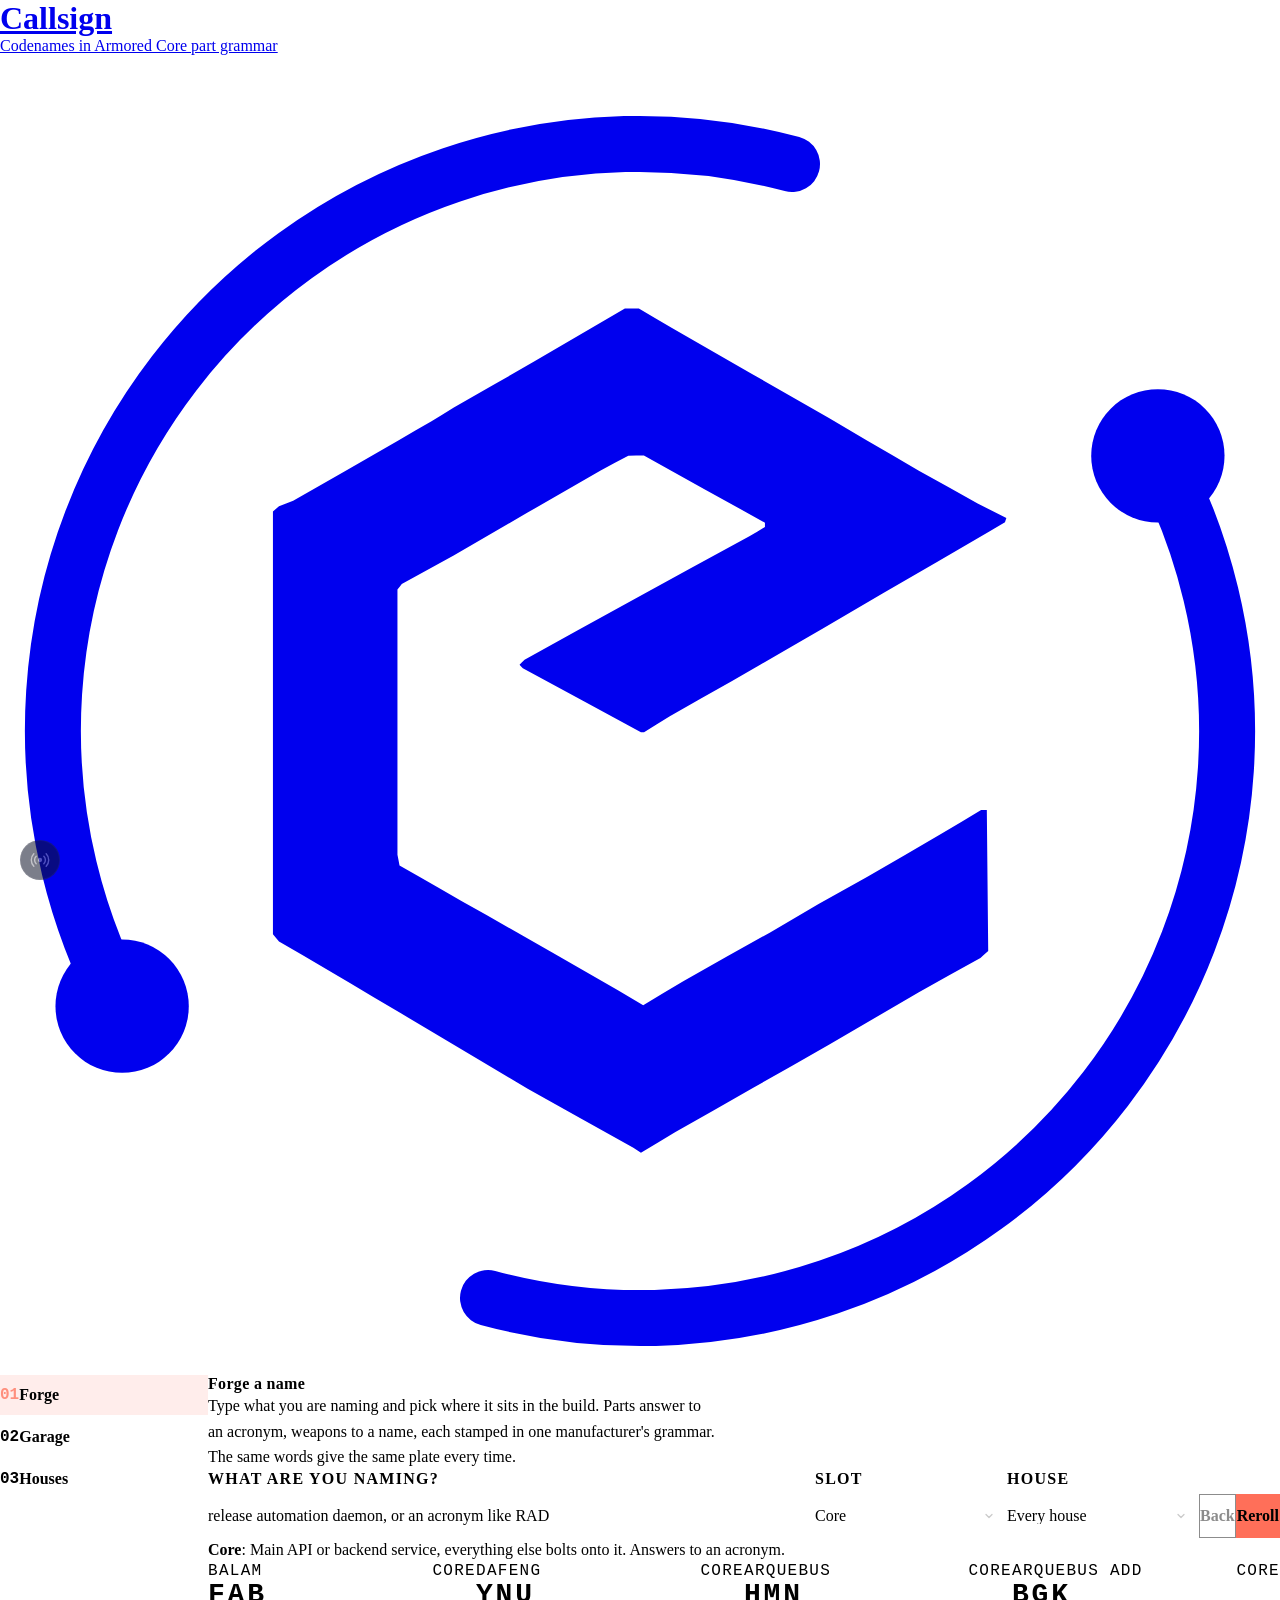
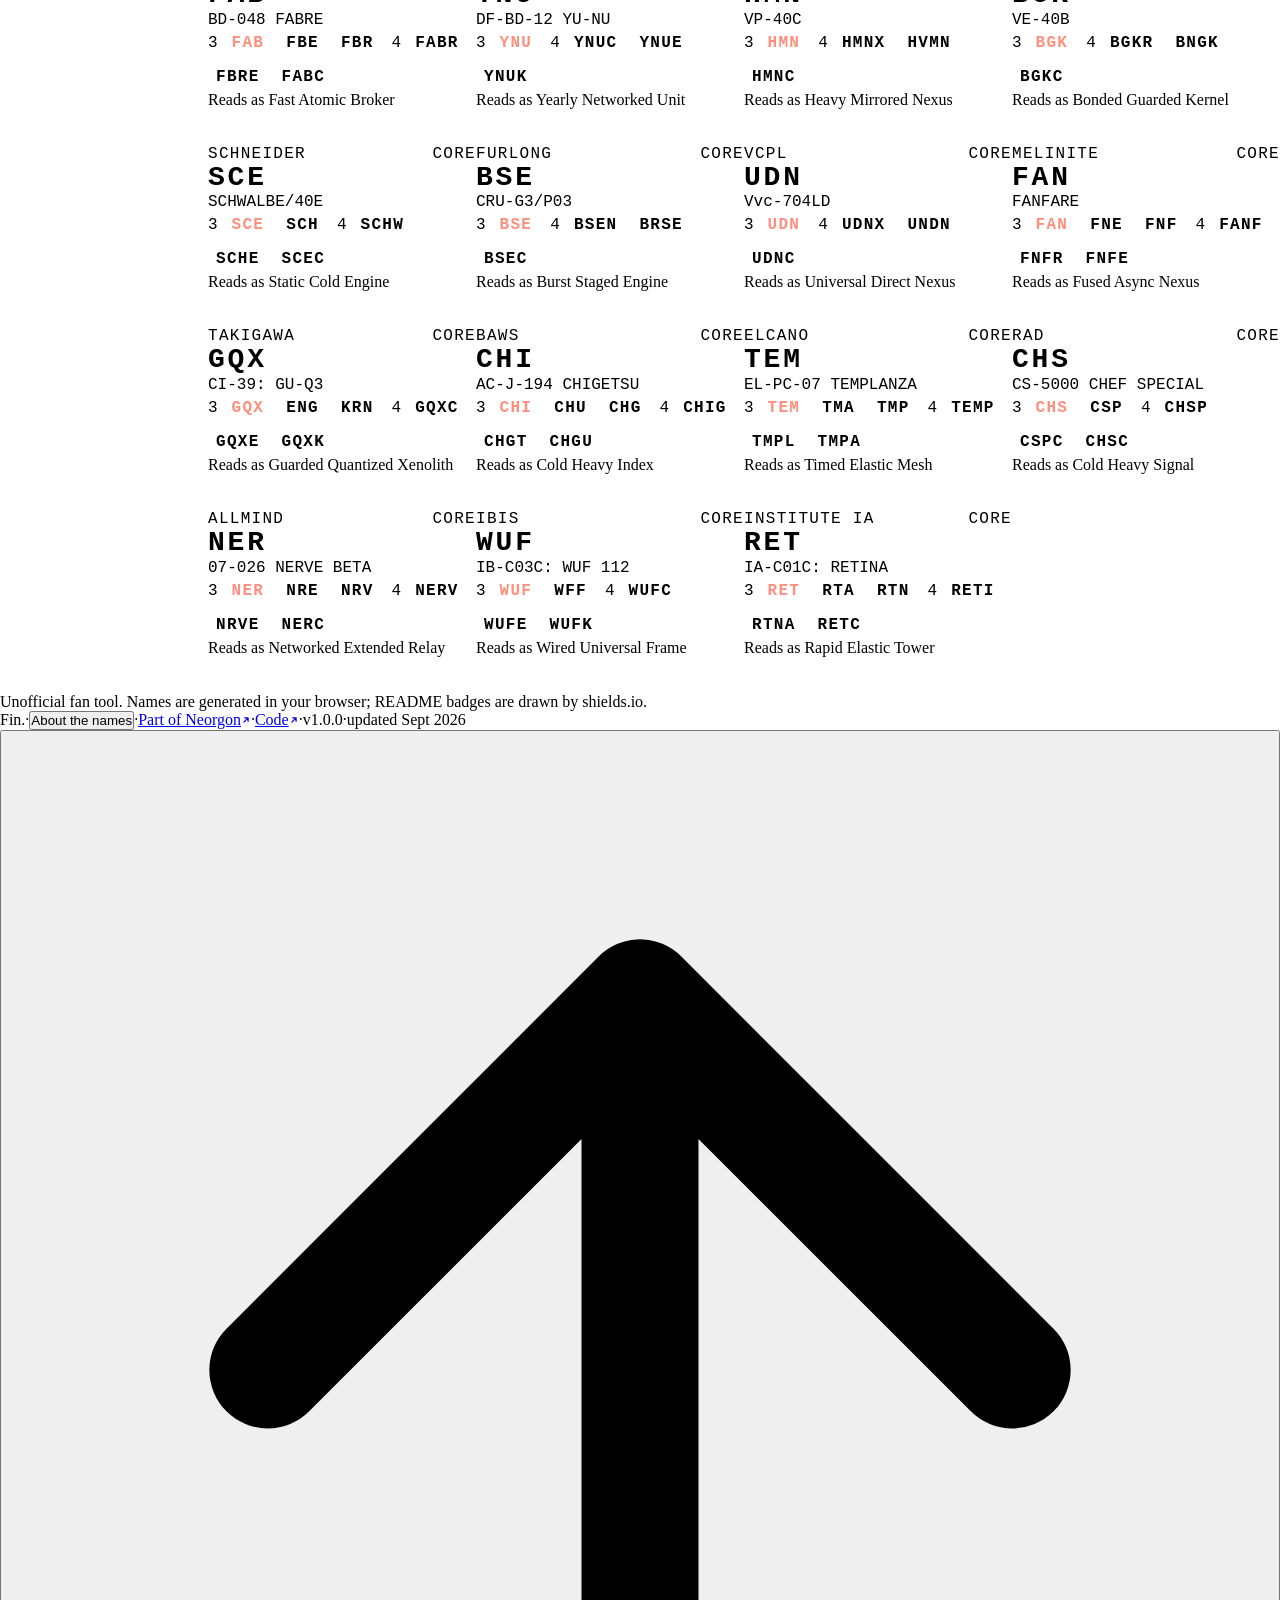
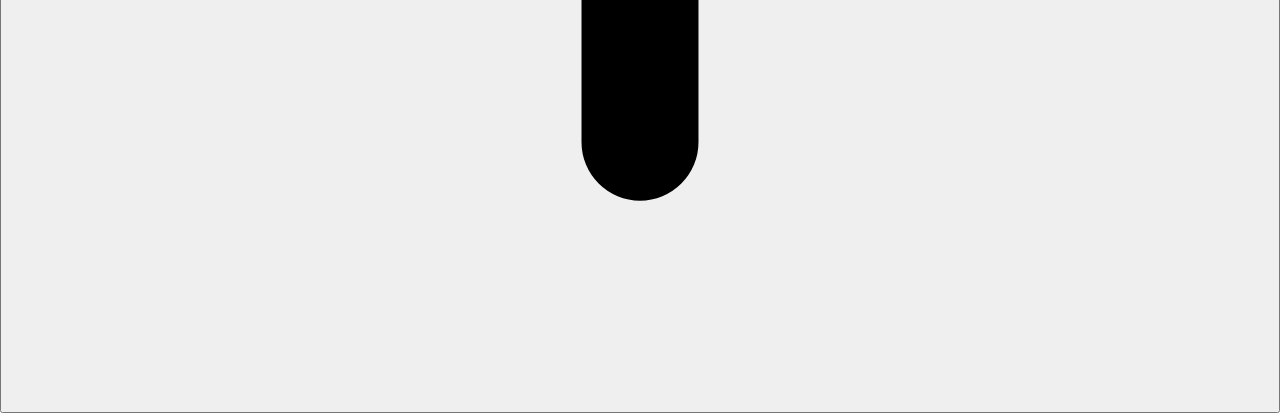
==== commit 03d54b4d: "feat: grammar v1, share-link contract, paste kit, CLI and tests - GRAMMAR = 1 stamped into every pla" ====
--- a/index.html
+++ b/index.html
@@ -112,6 +112,10 @@
       </nav>
 
       <div class="shell__main">
+        <div class="notice" id="linkNotice" hidden>
+          <p id="linkNoticeText" role="status"></p>
+          <button type="button" class="btn btn--ghost btn--sm" id="noticeClose">Dismiss</button>
+        </div>
 
         <!-- ── Forge ─────────────────────────────────────────── -->
         <section id="view-forge" class="section" aria-labelledby="forge-title">
@@ -164,8 +168,9 @@
               <details class="dropdown" id="exportMenu">
                 <summary class="btn btn--primary btn--sm">Export</summary>
                 <div class="dropdown__panel" role="group" aria-label="Export this build">
-                  <button type="button" data-export="md-copy">Copy Markdown</button>
-                  <button type="button" data-export="text-copy">Copy as text</button>
+                  <button type="button" data-export="md-copy">Copy Markdown table</button>
+                  <button type="button" data-export="badges">Copy README badges</button>
+                  <button type="button" data-export="chat">Copy chat message</button>
                   <button type="button" data-export="link-copy">Copy share link</button>
                   <button type="button" data-export="md-file">Download .md</button>
                   <button type="button" data-export="json-file">Download .json</button>
@@ -215,12 +220,12 @@
   </main>
 
   <footer class="neo-footer" data-footer-mode="app">
-    Unofficial fan tool. Every name is generated in your browser and stays there.
+    Unofficial fan tool. Names are generated in your browser; README badges are drawn by shields.io.
     <template data-neo-disclaimer data-label="About the names" data-title="About Callsign">
       <p>Callsign is an unofficial fan project. It is not affiliated with, endorsed by, or connected to FromSoftware or Bandai Namco Entertainment. ARMORED CORE is a trademark of its owners.</p>
       <p>Each house borrows an in-game manufacturer's naming grammar: the shape of its codes and the kind of word they end in. The themes are patterns read off the part names, not anything the developers have stated. The words Callsign draws from are its own picks from public sources, such as entomologists' surnames, poets of the Basho school, German bird names, Chinese star names and Spanish vocabulary.</p>
       <p>In-game part names appear on the Houses page as reference examples only. The generator does not draw from them, and a roll that lands exactly on a real part's designation is rolled again.</p>
-      <p>Names come from what you type, worked out entirely in this browser. Builds you save live in this browser's local storage and nowhere else.</p>
+      <p>Names come from what you type, worked out entirely in this browser, and builds you save live in this browser's local storage. The one exception is a README badge: shields.io draws it from the name in its address, and GitHub fetches it through its image proxy, so a badge you paste sends that name to both.</p>
     </template>
   </footer>
 
--- a/css/style.css
+++ b/css/style.css
@@ -570,6 +570,15 @@
 }
 .btn--icon.btn--sm { min-width: var(--control-height-sm); }
 
+/* What a shared link could not reproduce: a newer grammar, an unknown id. */
+.notice {
+  display: flex; flex-wrap: wrap; align-items: center; justify-content: space-between; gap: var(--space-3);
+  margin-bottom: var(--space-6); padding: var(--space-3) var(--space-4);
+  border: 1px solid var(--accent-line); border-radius: var(--radius); background: var(--accent-wash);
+  font-size: var(--text-sm); color: var(--text-primary);
+}
+.notice p { max-width: 70ch; line-height: 1.5; }
+
 /* ── Rail ──────────────────────────────────────────────────── */
 .rail-btn {
   display: flex; align-items: center; gap: var(--space-3);
@@ -703,8 +712,11 @@
   background: var(--bg); border: 1px solid var(--border-strong); border-radius: var(--radius);
   box-shadow: var(--shadow-card);
 }
-/* Set by events.js when the right-anchored panel would leave the viewport. */
+/* Set by events.js when a panel would leave the viewport. */
 .dropdown__panel--start { left: 0; right: auto; }
+/* A plate's menu sits at its left edge, so it opens rightward unless that overflows. */
+.dropdown--start .dropdown__panel { left: 0; right: auto; }
+.dropdown .dropdown__panel--end { left: auto; right: 0; }
 .dropdown__panel button {
   min-height: 36px; padding: 0 var(--space-3); border: 0; border-radius: var(--radius-sm);
   background: transparent; color: var(--text-secondary);
@@ -763,6 +775,7 @@
 .hangar__name { display: flex; flex-wrap: wrap; align-items: baseline; gap: var(--space-3); min-width: 0; }
 .hangar__name strong { font-family: var(--mono); letter-spacing: 0.1em; }
 .hangar__name small { font-size: var(--text-xs); color: var(--text-muted); }
+.hangar__name .hangar__stale { color: var(--accent-bright); }
 .hangar__empty { font-size: var(--text-sm); color: var(--text-muted); }
 
 /* ── Houses ────────────────────────────────────────────────── */
--- a/css/neorgon-beacon.css
+++ b/css/neorgon-beacon.css
@@ -24,6 +24,11 @@
      read as one family when both are on screen. */
   --beacon-size: 40px;
   --beacon-offset: 20px;
+  /* How far the footer pushes the control up, written by beacon.js from the
+     footer's measured height whenever any of it is on screen. 0 is the
+     resting state, and also the state with JS off, where there is no control
+     to place. See README.md, "Clearing the footer". */
+  --beacon-clear: 0px;
   /* Above the footer kit's back-to-top (150), below the header (200) and
      modals (400). See packages/neorgon-ui/footer/footer.css:36. */
   --beacon-z: 160;
@@ -46,11 +51,17 @@
    Bottom LEFT, deliberately. The footer kit pins its back-to-top button at
    right:20px/bottom:20px on 69 vendored copies, so a bottom-right beacon
    would ship overlapping controls across the fleet and nothing would detect
-   it. */
+   it.
+
+   `max()` rather than a sum, so the two knobs cannot double up: the resting
+   offset applies while the footer is away, the measured clearance takes over
+   once it arrives, and a site that raises --beacon-offset still gets whichever
+   is larger instead of one added to the other. */
 .neo-beacon-link {
   position: fixed;
   left: calc(var(--beacon-offset) + env(safe-area-inset-left, 0px));
-  bottom: calc(var(--beacon-offset) + env(safe-area-inset-bottom, 0px));
+  bottom: calc(max(var(--beacon-offset), var(--beacon-clear, 0px))
+               + env(safe-area-inset-bottom, 0px));
   z-index: var(--beacon-z);
   display: inline-flex;
   align-items: center;
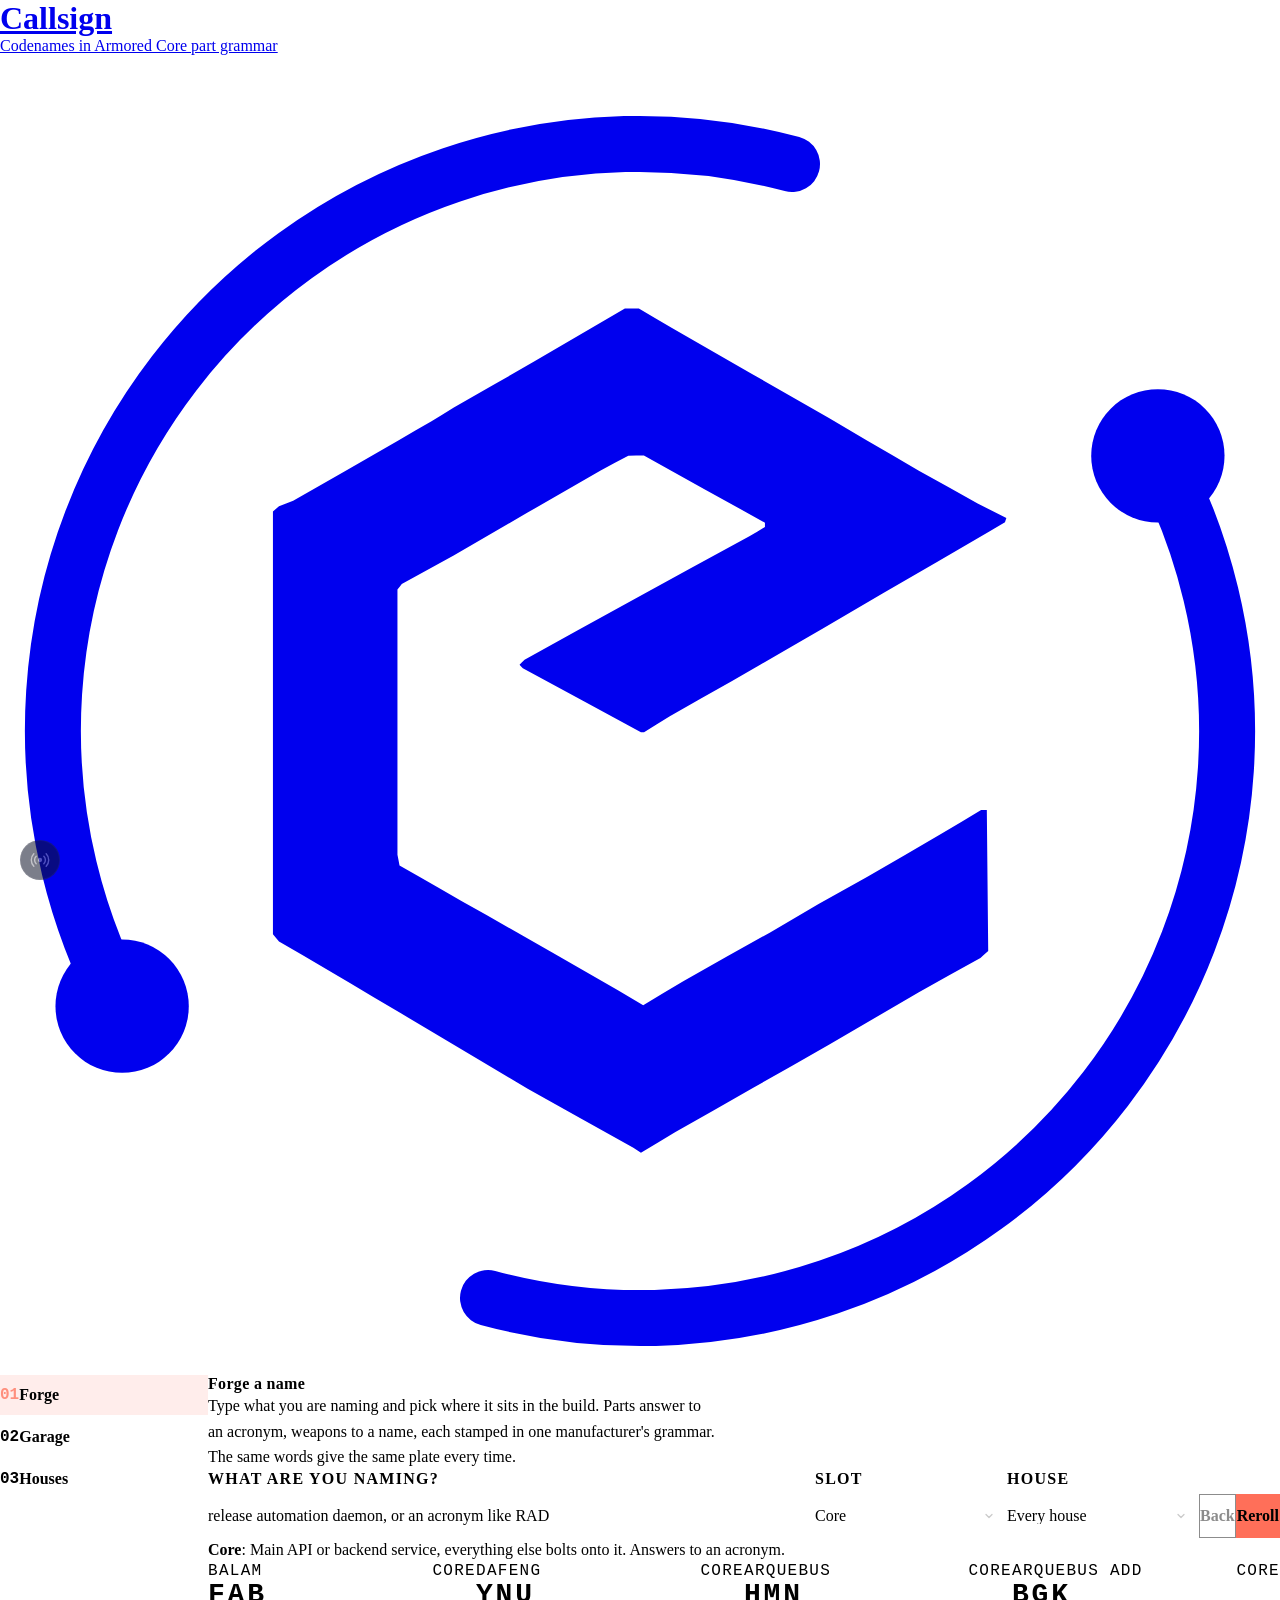
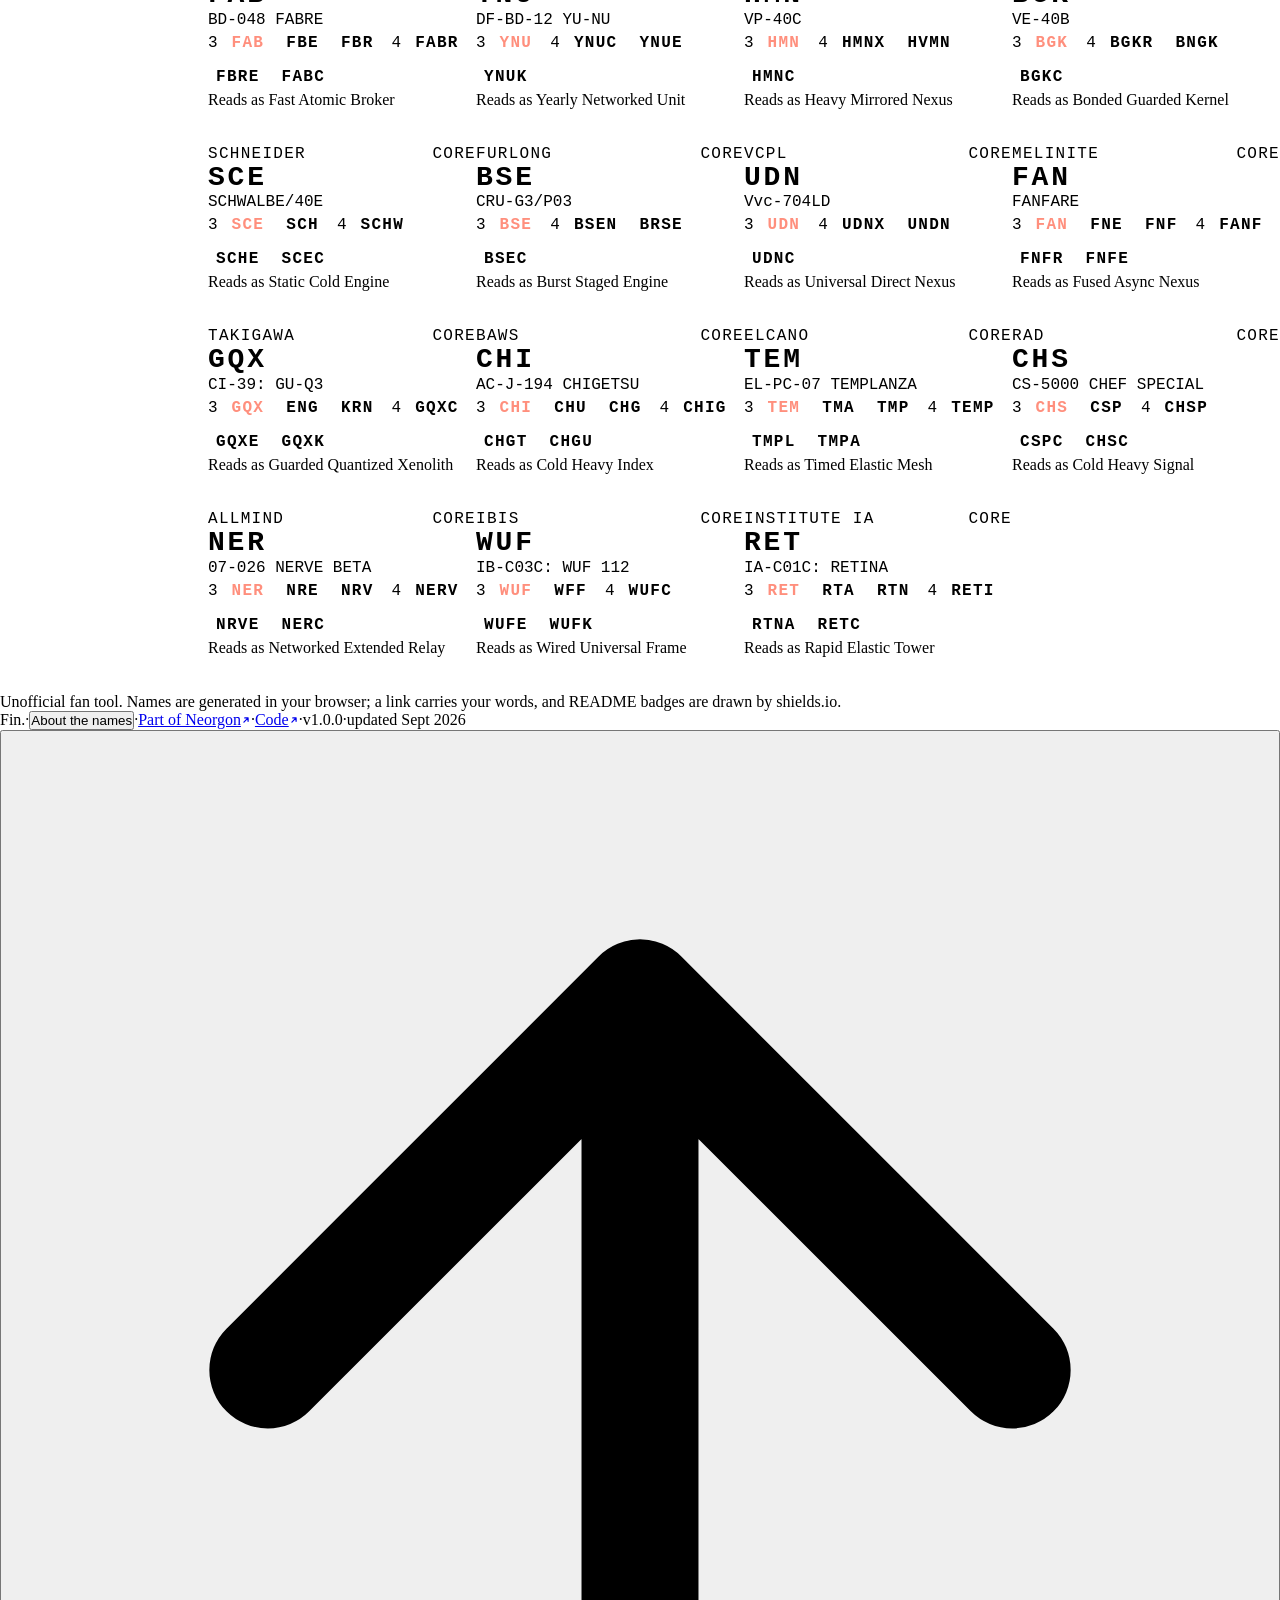
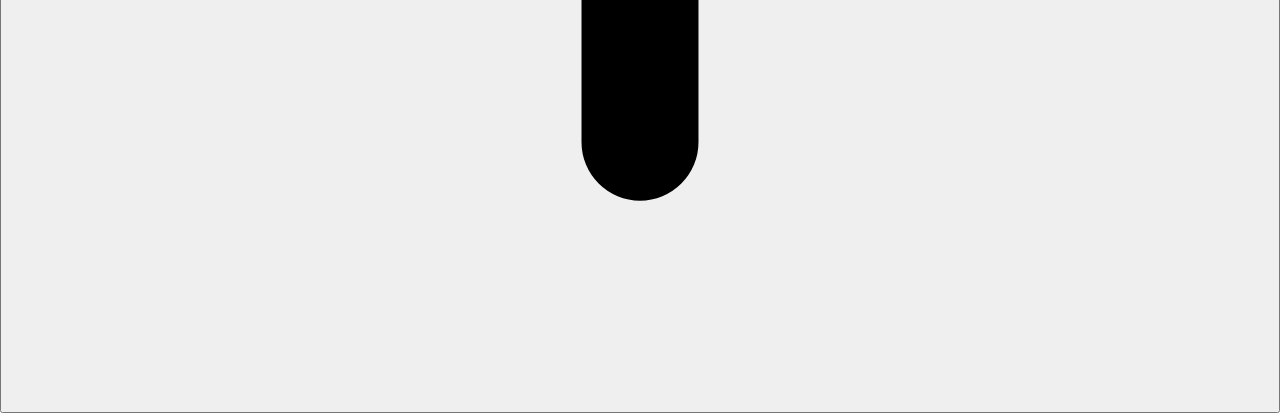
==== commit 6776ab16: "fix: grammar v1 holds its promises before it ships An adversarial review of the grammar v1 change fo" ====
--- a/index.html
+++ b/index.html
@@ -115,6 +115,7 @@
         <div class="notice" id="linkNotice" hidden>
           <p id="linkNoticeText" role="status"></p>
           <button type="button" class="btn btn--ghost btn--sm" id="noticeClose">Dismiss</button>
+          <textarea class="notice__copy" id="noticeCopy" rows="5" readonly hidden aria-label="Text to copy"></textarea>
         </div>
 
         <!-- ── Forge ─────────────────────────────────────────── -->
@@ -220,12 +221,12 @@
   </main>
 
   <footer class="neo-footer" data-footer-mode="app">
-    Unofficial fan tool. Names are generated in your browser; README badges are drawn by shields.io.
+    Unofficial fan tool. Names are generated in your browser; a link carries your words, and README badges are drawn by shields.io.
     <template data-neo-disclaimer data-label="About the names" data-title="About Callsign">
       <p>Callsign is an unofficial fan project. It is not affiliated with, endorsed by, or connected to FromSoftware or Bandai Namco Entertainment. ARMORED CORE is a trademark of its owners.</p>
       <p>Each house borrows an in-game manufacturer's naming grammar: the shape of its codes and the kind of word they end in. The themes are patterns read off the part names, not anything the developers have stated. The words Callsign draws from are its own picks from public sources, such as entomologists' surnames, poets of the Basho school, German bird names, Chinese star names and Spanish vocabulary.</p>
       <p>In-game part names appear on the Houses page as reference examples only. The generator does not draw from them, and a roll that lands exactly on a real part's designation is rolled again.</p>
-      <p>Names come from what you type, worked out entirely in this browser, and builds you save live in this browser's local storage. The one exception is a README badge: shields.io draws it from the name in its address, and GitHub fetches it through its image proxy, so a badge you paste sends that name to both.</p>
+      <p>Names come from what you type, worked out entirely in this browser, and builds you save live in this browser's local storage. Nothing is sent while you work. What you share carries what it names: a link holds your words, or the whole build, in its address, so opening it sends them to GitHub Pages, which hosts this site, and a chat app that unfurls it fetches the same address. A README badge is drawn by shields.io from the name in its address, and GitHub fetches it through its image proxy, so a badge you paste sends that name to both.</p>
     </template>
   </footer>
 
--- a/css/style.css
+++ b/css/style.css
@@ -578,6 +578,11 @@
   font-size: var(--text-sm); color: var(--text-primary);
 }
 .notice p { max-width: 70ch; line-height: 1.5; }
+.notice__copy {
+  flex-basis: 100%; min-height: 6rem; padding: var(--space-2) var(--space-3);
+  border: 1px solid var(--border-strong); border-radius: var(--radius-sm); background: var(--bg);
+  color: var(--text-primary); font-family: var(--mono); font-size: var(--text-xs); resize: vertical;
+}
 
 /* ── Rail ──────────────────────────────────────────────────── */
 .rail-btn {
@@ -717,6 +722,7 @@
 /* A plate's menu sits at its left edge, so it opens rightward unless that overflows. */
 .dropdown--start .dropdown__panel { left: 0; right: auto; }
 .dropdown .dropdown__panel--end { left: auto; right: 0; }
+.dropdown .dropdown__panel--up { top: auto; bottom: calc(100% + 6px); }
 .dropdown__panel button {
   min-height: 36px; padding: 0 var(--space-3); border: 0; border-radius: var(--radius-sm);
   background: transparent; color: var(--text-secondary);
@@ -740,7 +746,7 @@
 .bay__house { grid-area: house; }
 .bay__plate { grid-area: plate; display: flex; flex-direction: column; gap: 6px; min-width: 0; }
 .bay__actions { grid-area: actions; display: flex; gap: 2px; }
-.bay__toggle { display: flex; align-items: center; gap: var(--space-2); font-size: var(--text-sm); font-weight: 600; cursor: pointer; }
+.bay__toggle { display: flex; align-items: center; gap: var(--space-2); min-height: 24px; font-size: var(--text-sm); font-weight: 600; cursor: pointer; }
 .bay__toggle input { width: 18px; height: 18px; accent-color: var(--accent); }
 .bay__role { font-size: var(--text-xs); line-height: 1.35; color: var(--text-muted); }
 .bay__callsign { display: flex; flex-wrap: wrap; align-items: baseline; gap: 2px var(--space-3); min-width: 0; }
@@ -756,7 +762,7 @@
 .bay[data-on="false"] .bay__toggle span { color: var(--text-secondary); }
 .bay [data-act="lock"][aria-pressed="true"] { color: var(--accent-bright); }
 
-.preview summary { width: fit-content; font-size: var(--text-sm); color: var(--text-secondary); cursor: pointer; }
+.preview summary { width: fit-content; min-height: 24px; font-size: var(--text-sm); color: var(--text-secondary); cursor: pointer; }
 .preview__body {
   margin-top: var(--space-3); padding: var(--space-4); max-height: 22rem; overflow: auto;
   background: var(--surface-1); border: 1px solid var(--border); border-radius: var(--radius);
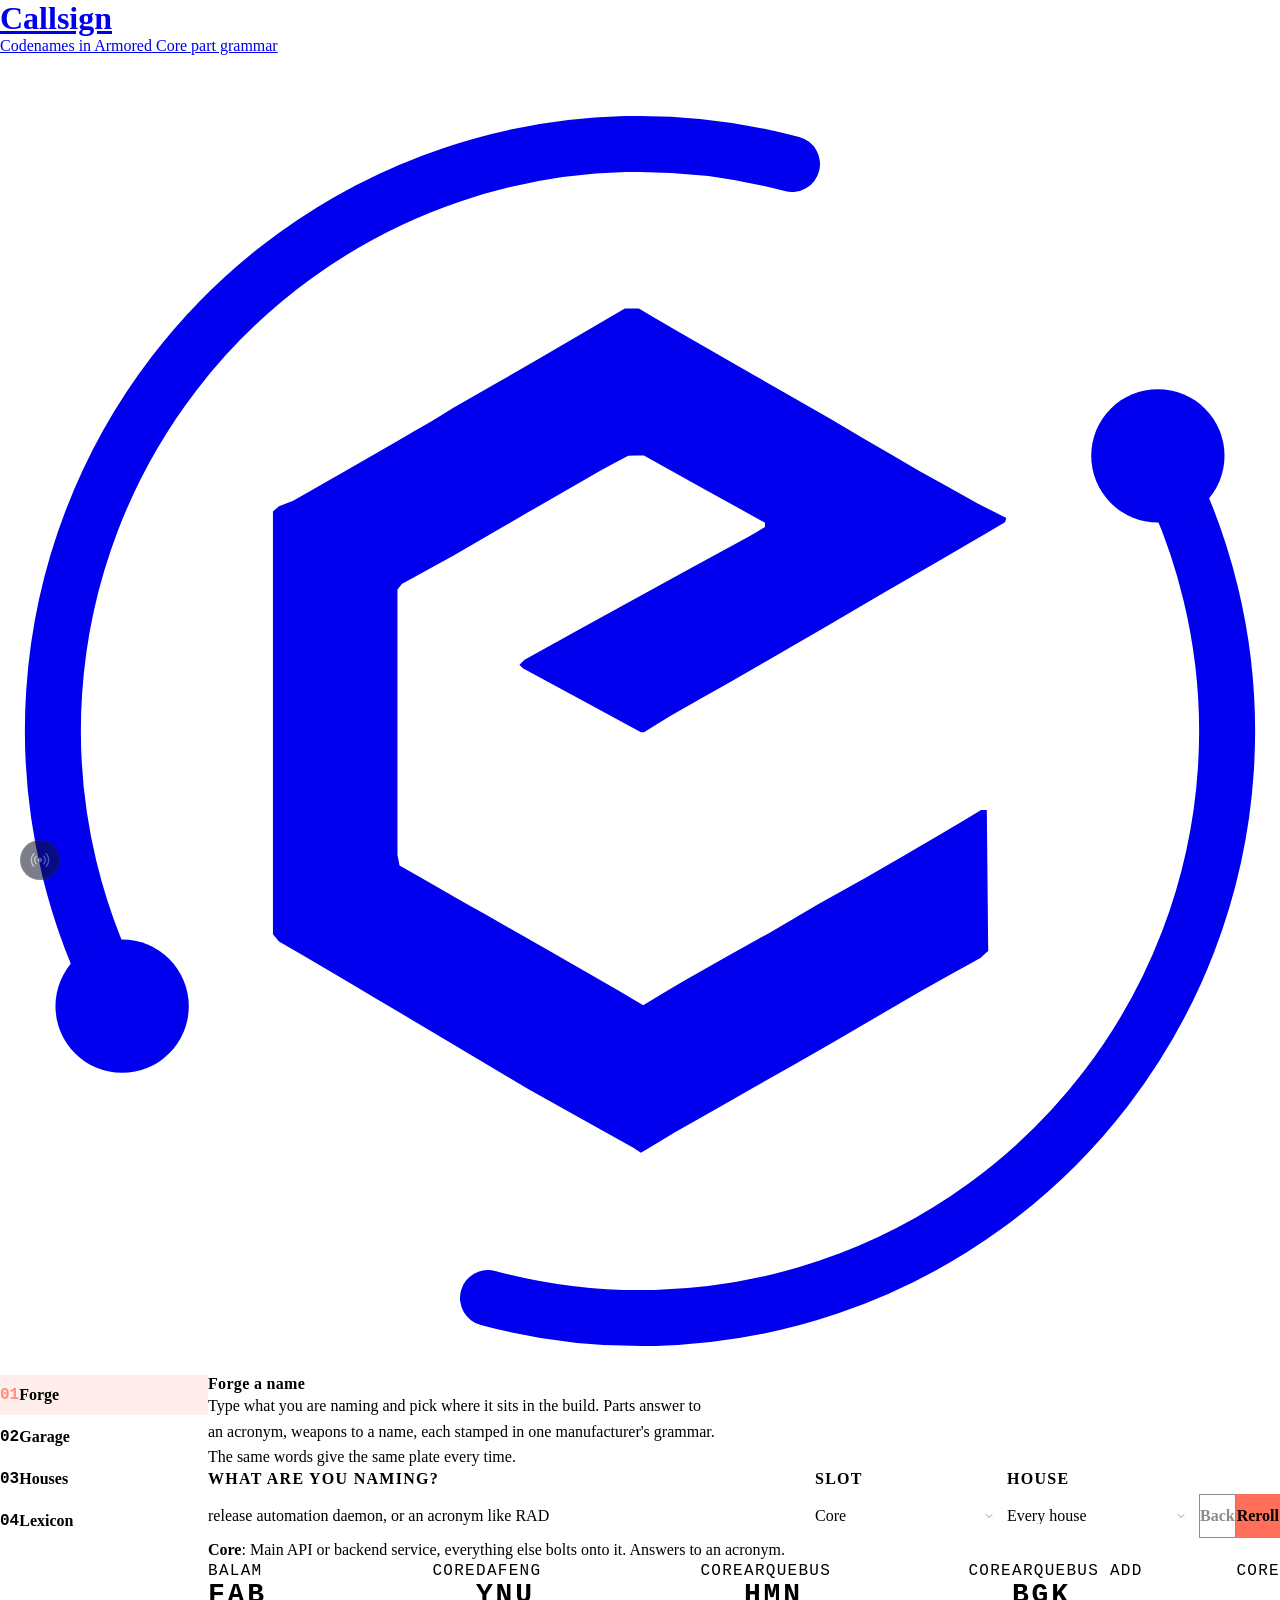
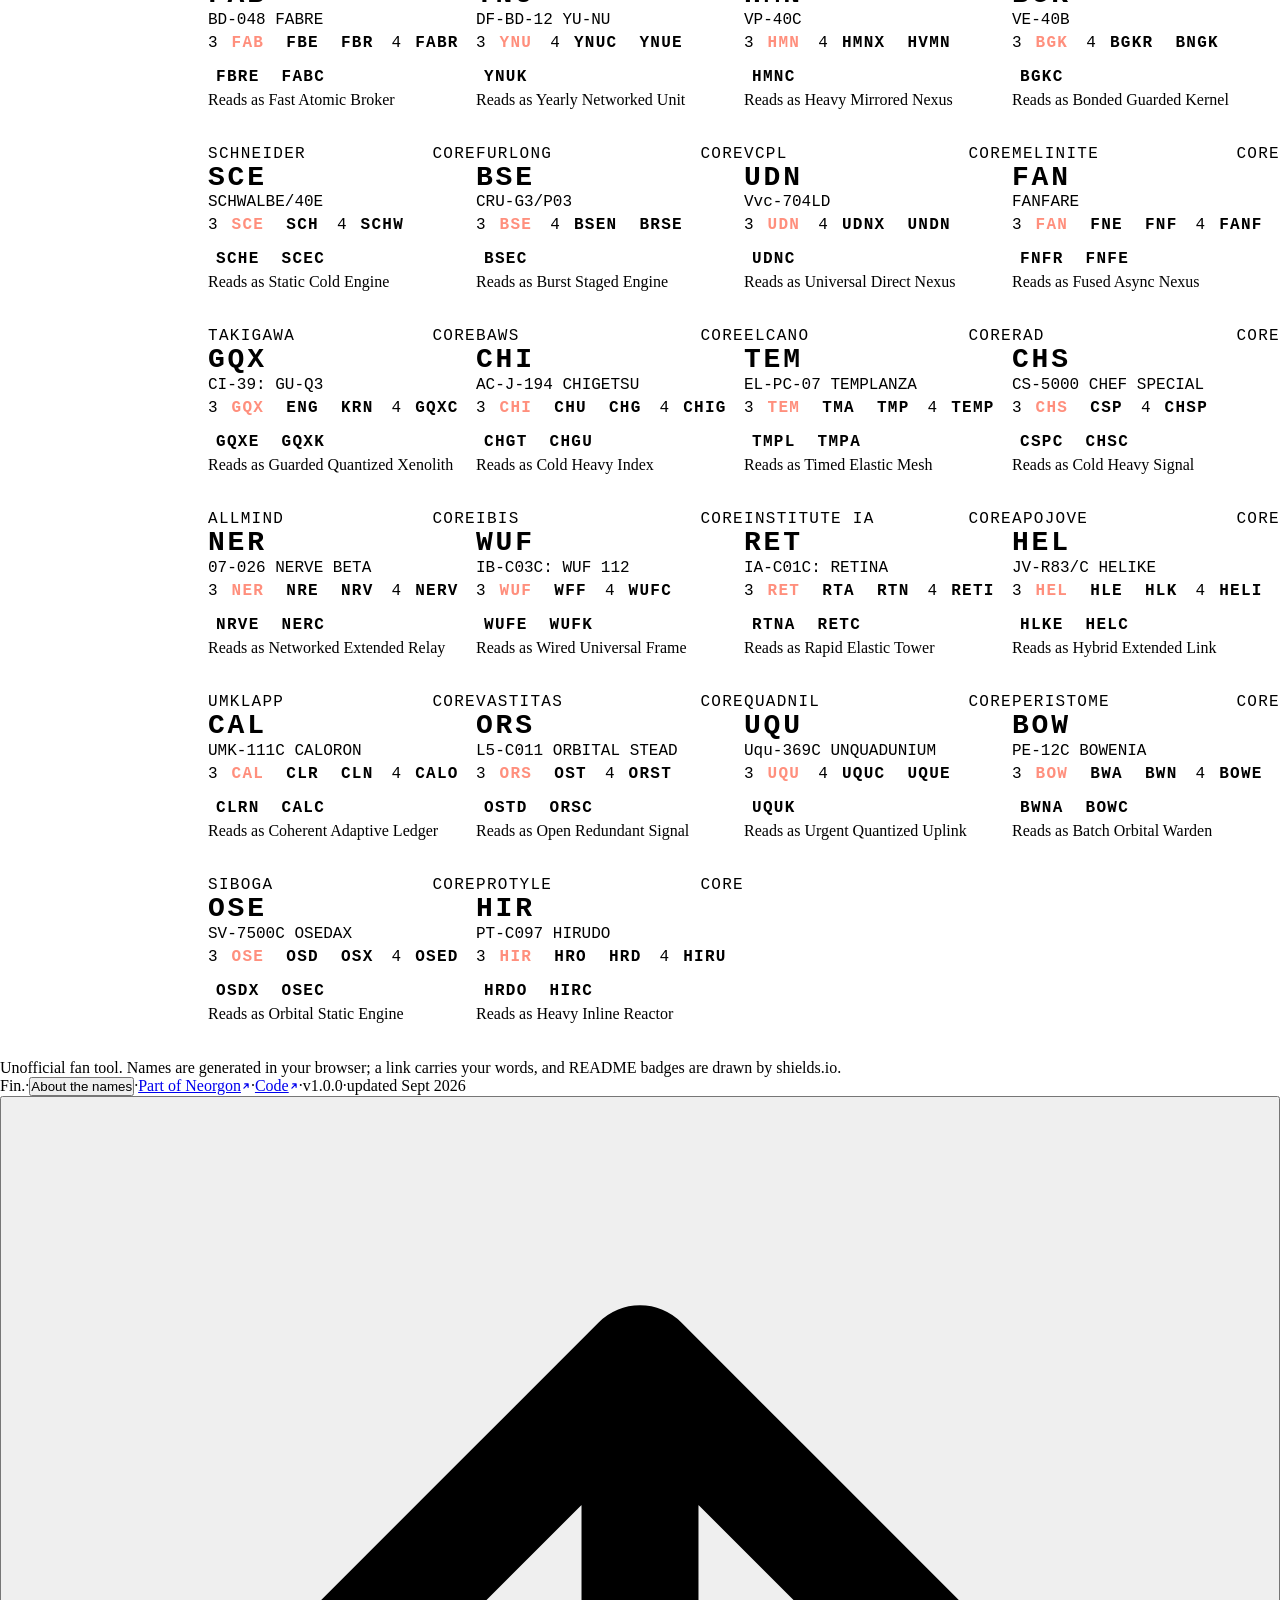
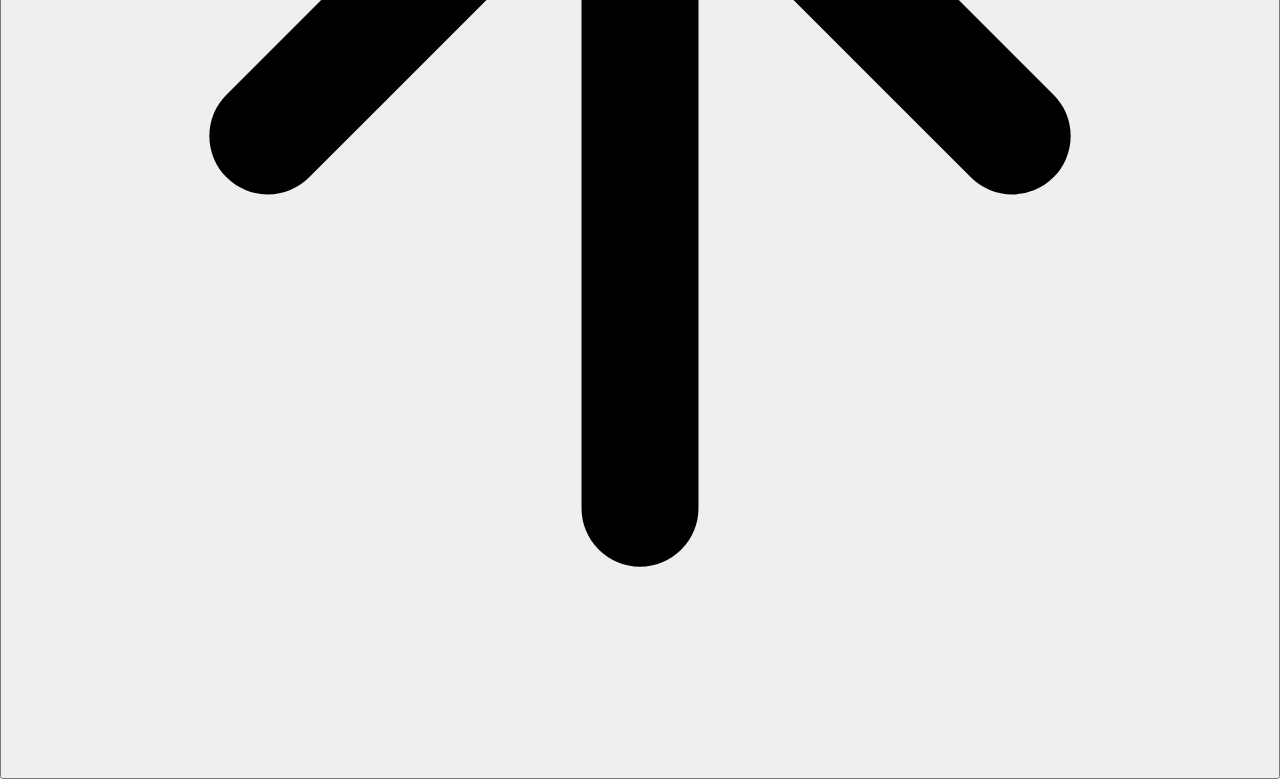
==== commit 0251ee58: "feat: seven Callsign houses in sci-fi word families, and a Lexicon view New houses, Callsign's own a" ====
--- a/index.html
+++ b/index.html
@@ -109,6 +109,7 @@
         <button type="button" class="rail-btn" data-view="forge"><span class="rail-btn__no" aria-hidden="true">01</span>Forge</button>
         <button type="button" class="rail-btn" data-view="garage"><span class="rail-btn__no" aria-hidden="true">02</span>Garage</button>
         <button type="button" class="rail-btn" data-view="houses"><span class="rail-btn__no" aria-hidden="true">03</span>Houses</button>
+        <button type="button" class="rail-btn" data-view="lexicon"><span class="rail-btn__no" aria-hidden="true">04</span>Lexicon</button>
       </nav>
 
       <div class="shell__main">
@@ -211,9 +212,39 @@
         <section id="view-houses" class="section" aria-labelledby="houses-title" hidden>
           <div class="section__titles">
             <h2 class="section__title" id="houses-title">Houses</h2>
-            <p class="section__lead">Every manufacturer on Rubicon stamps its parts its own way. Each card shows the grammar, where its words come from, a few in-game names for reference, and what it rolls for <span id="housesSeed"></span>.</p>
+            <p class="section__lead">Every manufacturer on Rubicon stamps its parts its own way, and Callsign adds seven houses of its own in the same style. Each card shows the grammar, the word family it draws from, a few in-game names for reference, and what it rolls for <span id="housesSeed"></span>.</p>
           </div>
           <div class="house-groups" id="houseGrid"></div>
+        </section>
+
+        <!-- ── Lexicon ───────────────────────────────────────── -->
+        <section id="view-lexicon" class="section" aria-labelledby="lexicon-title" hidden>
+          <div class="section__titles">
+            <h2 class="section__title" id="lexicon-title" tabindex="-1">Lexicon</h2>
+            <p class="section__lead">Every word a house stamps comes from one family, such as German birds, Basho school poets or placeholder elements, and Callsign picked every one from public sources. Filter the families by subject or language, or paste a name to see where each of its words comes from.</p>
+          </div>
+
+          <form class="lookup" id="lookupForm" role="search" aria-label="Look up a word or a designation">
+            <label class="field field--seed">
+              <span class="field__label">Where is a name from?</span>
+              <input class="input" id="lookupInput" type="search" maxlength="120" autocomplete="off" spellcheck="false" placeholder="A word like KIEL, or a whole designation">
+            </label>
+          </form>
+          <div id="lookupResult"></div>
+
+          <div class="facets">
+            <fieldset class="facet">
+              <legend class="facet__legend">Subject</legend>
+              <div class="facet__chips" id="lexSubjects"></div>
+            </fieldset>
+            <fieldset class="facet">
+              <legend class="facet__legend">Language</legend>
+              <div class="facet__chips" id="lexLangs"></div>
+            </fieldset>
+          </div>
+          <p class="lexicon__count" id="lexCount"></p>
+          <p class="sr-only" id="lexStatus" aria-live="polite"></p>
+          <div class="house-groups" id="familyGrid"></div>
         </section>
 
       </div>
@@ -226,6 +257,7 @@
       <p>Callsign is an unofficial fan project. It is not affiliated with, endorsed by, or connected to FromSoftware or Bandai Namco Entertainment. ARMORED CORE is a trademark of its owners.</p>
       <p>Each house borrows an in-game manufacturer's naming grammar: the shape of its codes and the kind of word they end in. The themes are patterns read off the part names, not anything the developers have stated. The words Callsign draws from are its own picks from public sources, such as entomologists' surnames, poets of the Basho school, German bird names, Chinese star names and Spanish vocabulary.</p>
       <p>In-game part names appear on the Houses page as reference examples only. The generator does not draw from them, and a roll that lands exactly on a real part's designation is rolled again.</p>
+      <p>Seven houses are Callsign's own and not in the game. Their words are real names from public science sources: small bodies of the outer solar system, exotic and hypothetical particles, megastructure and propulsion proposals, placeholder names for undiscovered elements, strange plants, deep-sea and extremophile genera, and constellations and theories science gave up. The Lexicon page lists every family and cites its sources.</p>
       <p>Names come from what you type, worked out entirely in this browser, and builds you save live in this browser's local storage. Nothing is sent while you work. What you share carries what it names: a link holds your words, or the whole build, in its address, so opening it sends them to GitHub Pages, which hosts this site, and a chat app that unfurls it fetches the same address. A README badge is drawn by shields.io from the name in its address, and GitHub fetches it through its image proxy, so a badge you paste sends that name to both.</p>
     </template>
   </footer>
--- a/css/style.css
+++ b/css/style.css
@@ -802,6 +802,84 @@
 .house__facts dt { padding-top: 2px; font-size: var(--text-xs); letter-spacing: 0.06em; text-transform: uppercase; color: var(--text-muted); }
 .house__facts dd { display: flex; flex-wrap: wrap; gap: 4px 8px; min-width: 0; }
 .house__facts code { font-family: var(--mono); font-size: 0.8rem; color: var(--text-secondary); overflow-wrap: anywhere; }
+.house__none { color: var(--text-muted); }
+
+/* A text button that reads as a link: Houses to Lexicon, clear filters. */
+.linkbtn {
+  display: inline; min-height: 24px; padding: 0; border: 0; background: none;
+  color: var(--accent-bright); font: inherit; text-align: left; text-decoration: underline;
+  text-underline-offset: 3px; cursor: pointer;
+}
+.linkbtn:hover { color: var(--text-primary); }
+
+/* ── Lexicon ───────────────────────────────────────────────── */
+.lookup, .family { scroll-margin-top: 80px; }
+.lookup-result {
+  display: flex; flex-direction: column; gap: var(--space-3); padding: var(--space-4);
+  background: var(--surface-1); border: 1px solid var(--border); border-radius: var(--radius);
+  font-size: var(--text-sm);
+}
+.lookup-result__verdict { line-height: 1.5; color: var(--text-primary); }
+.lookup-result__verdict code { font-family: var(--mono); font-size: 0.85rem; }
+.lookup-result__hits { display: flex; flex-direction: column; gap: var(--space-2); margin: 0; padding: 0; list-style: none; }
+.hit {
+  display: flex; flex-wrap: wrap; align-items: center; gap: 4px var(--space-3);
+  padding-top: var(--space-2); border-top: 1px solid var(--border-subtle);
+}
+.hit:first-child { padding-top: 0; border-top: 0; }
+.hit__word { font-family: var(--mono); letter-spacing: 0.06em; overflow-wrap: anywhere; }
+.hit__family { font-weight: 600; }
+.hit__meta { flex: 1 1 16rem; color: var(--text-muted); }
+.lookup-result__marks, .lookup-result__miss { line-height: 1.5; color: var(--text-secondary); }
+.lookup-result__suggest { display: flex; flex-direction: column; gap: var(--space-2); color: var(--text-muted); }
+.chip--button { cursor: pointer; }
+
+.facets { display: flex; flex-direction: column; gap: var(--space-3); padding-bottom: var(--space-4); border-bottom: 1px solid var(--border-subtle); }
+.facet { margin: 0; padding: 0; border: 0; min-width: 0; }
+.facet__legend {
+  margin-bottom: 6px; padding: 0;
+  font-size: var(--text-xs); font-weight: 600; letter-spacing: 0.08em; text-transform: uppercase; color: var(--text-muted);
+}
+.facet__chips { display: flex; flex-wrap: wrap; gap: 6px; }
+/* Native radios: one Tab stop per group, arrow keys move the choice. */
+.facet__opt { position: relative; display: inline-flex; }
+.facet__input { position: absolute; inset: 0; margin: 0; opacity: 0; cursor: pointer; }
+.facet__chip {
+  display: inline-flex; align-items: center; gap: 6px;
+  font-family: inherit; letter-spacing: 0; cursor: pointer;
+}
+.facet__count { font-family: var(--mono); color: var(--text-muted); }
+.facet__chip--empty { border-style: dashed; color: var(--text-muted); }
+.facet__input:checked + .facet__chip {
+  border: 2px solid var(--accent); padding: 0 7px;
+  background: var(--accent-wash); color: var(--text-primary);
+}
+.facet__input:checked + .facet__chip .facet__count { color: var(--text-secondary); }
+.facet__input:focus-visible + .facet__chip { outline: 2px solid var(--accent-bright); outline-offset: 2px; }
+
+.lexicon__count { font-size: var(--text-sm); color: var(--text-muted); }
+.lexicon__empty {
+  display: flex; flex-wrap: wrap; align-items: center; gap: var(--space-3);
+  padding: var(--space-4); border: 1px dashed var(--border); border-radius: var(--radius);
+  font-size: var(--text-sm); color: var(--text-secondary);
+}
+
+.family__uses, .family__sources { display: flex; flex-direction: column; gap: 2px; margin: 0; padding: 0; list-style: none; }
+.family__sources { gap: 6px; }
+.family__sources a { color: var(--accent-bright); overflow-wrap: anywhere; }
+.family__pool { font-size: var(--text-xs); font-weight: 600; letter-spacing: 0.06em; text-transform: uppercase; color: var(--text-muted); }
+.family__pool span { font-weight: 400; letter-spacing: 0; text-transform: none; }
+/* Lower case in the page, so a screen reader says words instead of spelling capitals. */
+.family__words {
+  display: flex; flex-wrap: wrap; gap: 4px 12px; margin: 0; padding: 0; list-style: none;
+  font-family: var(--mono); font-size: var(--text-xs); letter-spacing: 0.06em; text-transform: uppercase;
+  color: var(--text-secondary); overflow-wrap: anywhere;
+}
+.family__words mark { padding: 0 2px; background: var(--accent-wash); color: var(--text-primary); outline: 1px solid var(--accent-line); }
+.family__more { color: var(--text-muted); }
+.family__actions { display: flex; flex-wrap: wrap; gap: var(--space-2); margin-top: auto; }
+/* One picked family gets the width a long word list needs. */
+.houses--one { grid-template-columns: minmax(0, 52rem); }
 
 /* ── Callsign breakpoints ──────────────────────────────────── */
 @media (max-width: 1180px) {
@@ -820,6 +898,9 @@
   .build-head { grid-template-columns: minmax(0, 1fr); gap: var(--space-4); }
 }
 @media (max-width: 560px) {
+  /* Four views fit one row at 390px once the numbers go. */
+  .rail-btn__no { display: none; }
+  .rail-btn { flex: 1 1 0; justify-content: center; text-align: center; padding: 0 var(--space-2); }
   .forge-bar { grid-template-columns: minmax(0, 1fr); }
   .forge-bar__roll .btn { flex: 1; }
   .bay { grid-template-columns: minmax(0, 1fr) auto; grid-template-areas: "slot actions" "note note" "house house" "plate plate"; }
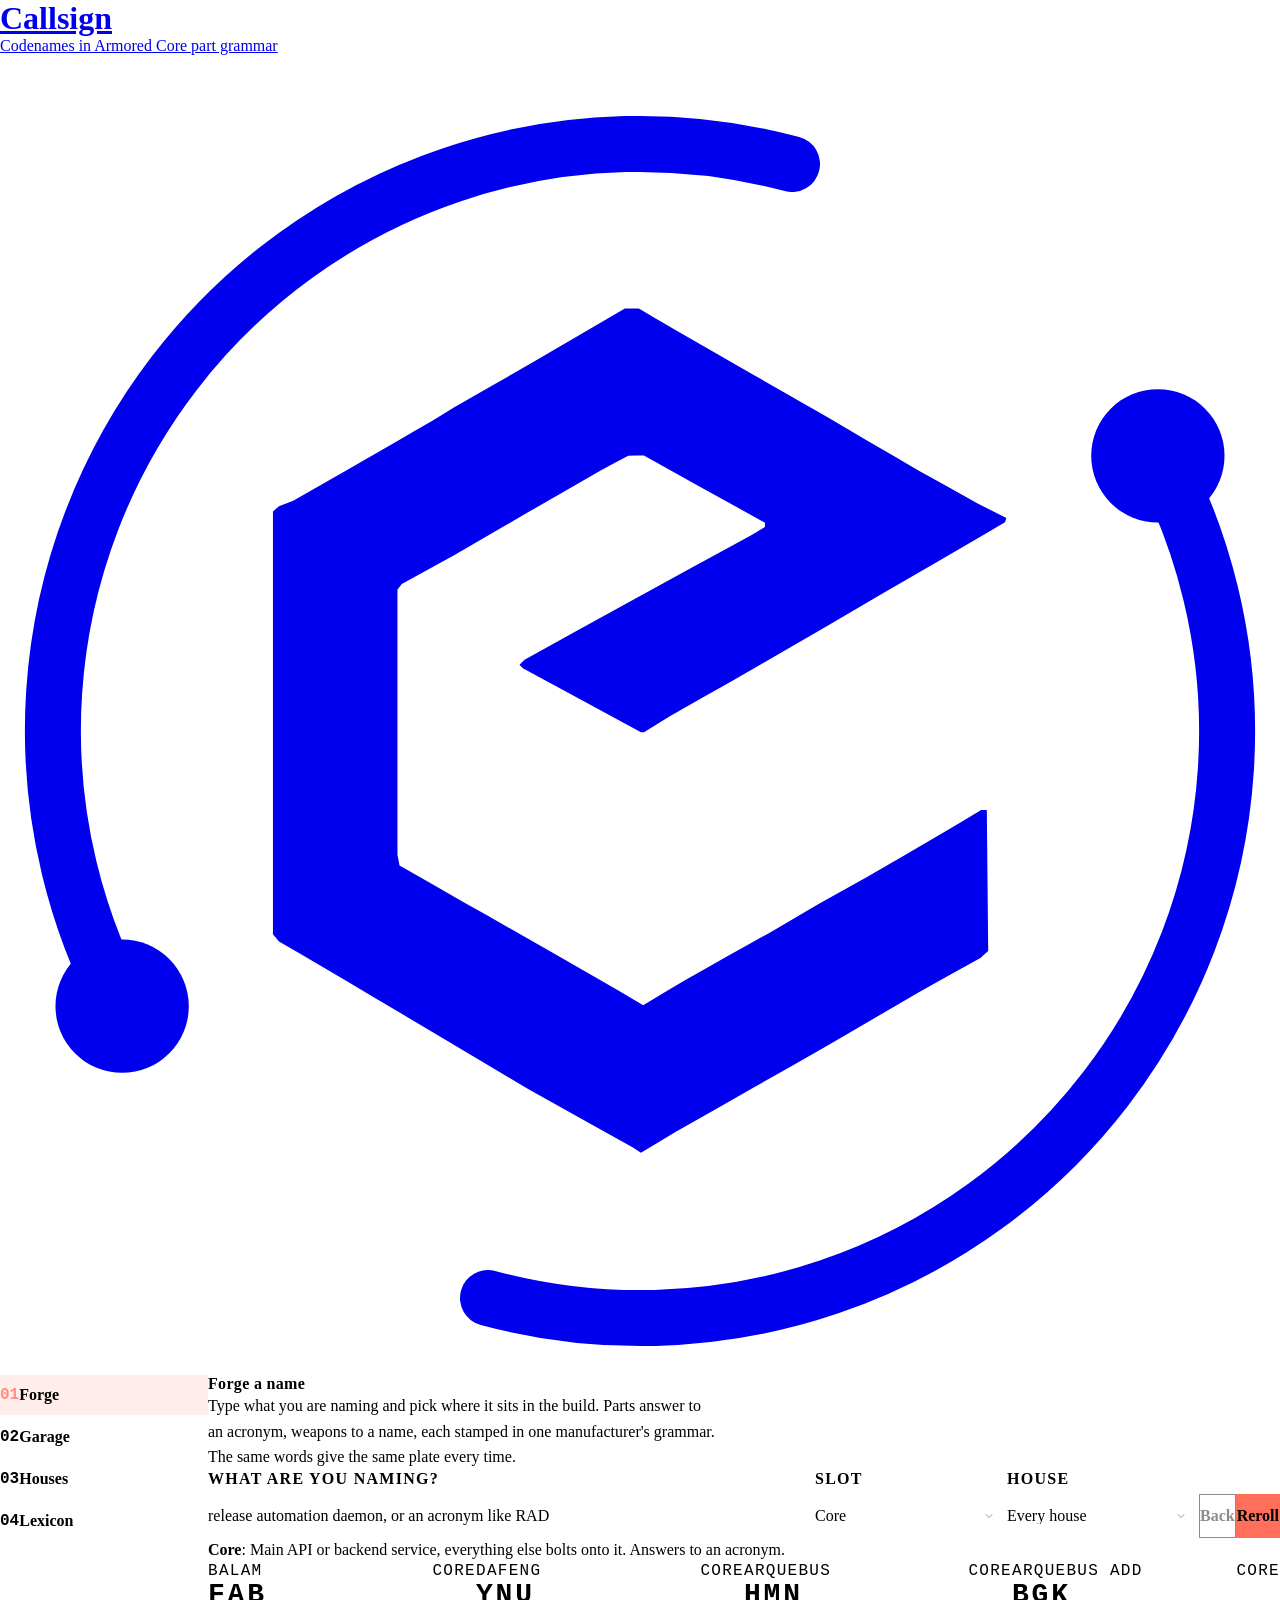
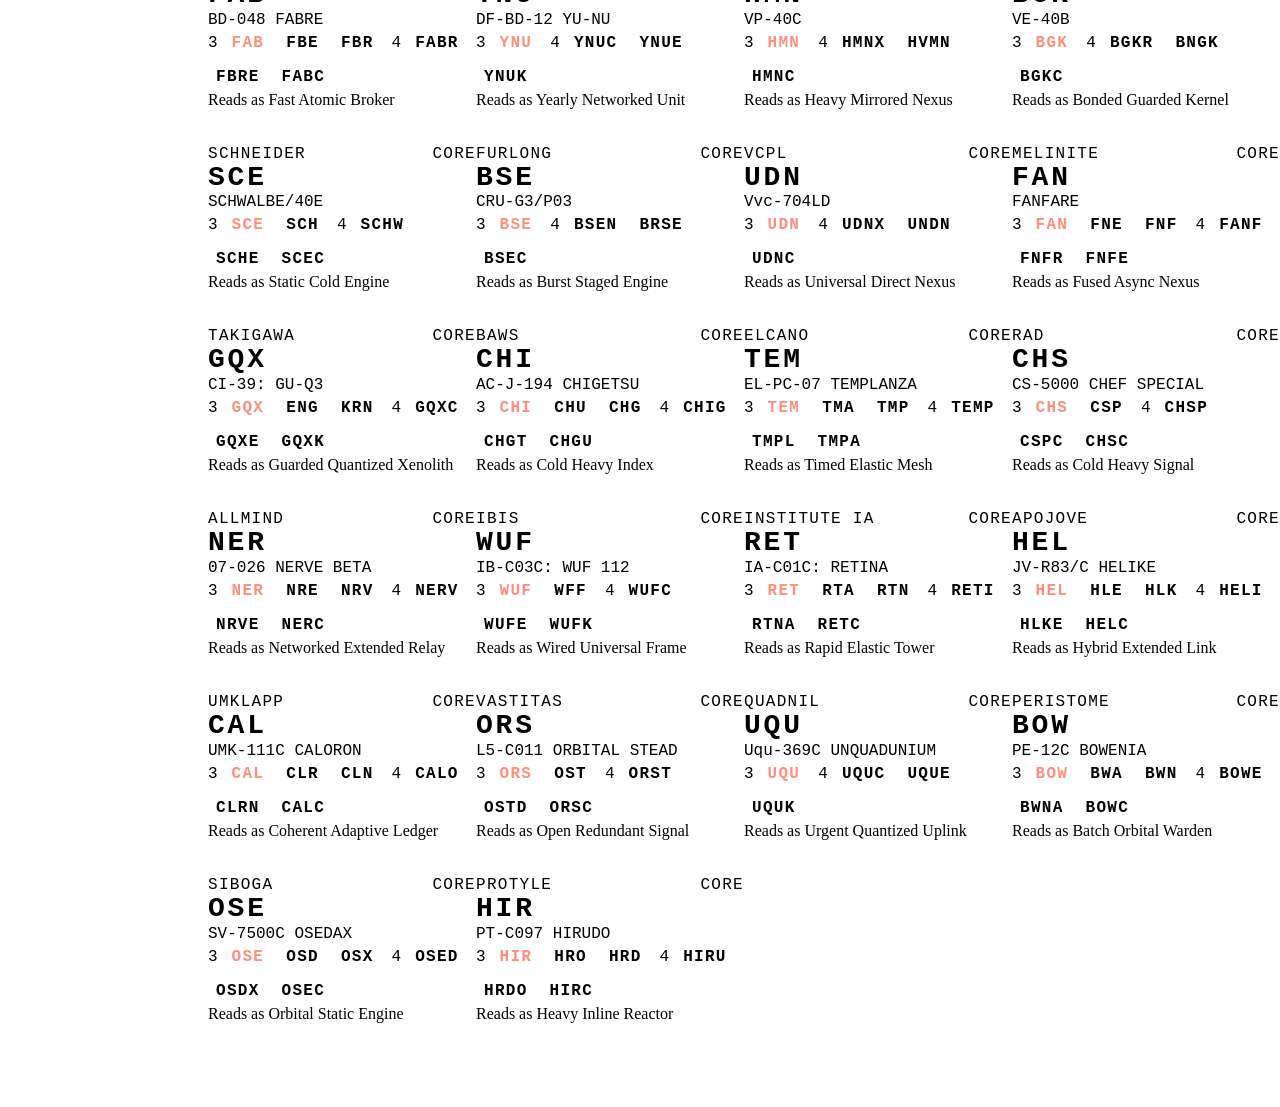
==== commit 050592a0: "chore(beacon): sync the beacon kit; a ladybug docked in the footer bar Beacon Kit 1.1.0 docks the Ba" ====
--- a/index.html
+++ b/index.html
@@ -43,7 +43,7 @@
   <!-- Neorgon Footer Kit (vendored). See packages/neorgon-ui/footer/README.md. -->
   <link rel="stylesheet" href="css/neorgon-footer.css">
   <script defer src="js/neorgon-footer.js"></script>
-  <!-- Neorgon Beacon Kit (vendored). Bottom-left correction reporter: it
+  <!-- Neorgon Beacon Kit (vendored). Report-an-issue ladybug in the footer bar: it
        carries page context to balise.neorgon.com in a URL fragment and the
        visitor writes there. No form on this page and no request from it.
        See packages/neorgon-ui/beacon/README.md. -->
--- a/css/style.css
+++ b/css/style.css
@@ -553,7 +553,7 @@
   *, *::before, *::after {
     animation-duration: 0.01ms !important;
     animation-iteration-count: 1 !important;
-    transition-duration: 0.01ms !important;
+    transition: none !important;
   }
   .card--interactive:hover { transform: none; }
 }
--- a/css/neorgon-footer.css
+++ b/css/neorgon-footer.css
@@ -0,0 +1,546 @@
+/* ══════════════════════════════════════════════════════════════
+   Neorgon Footer Kit — footer.css
+   Canonical source: packages/neorgon-ui/footer/
+   Vendored per site as css/neorgon-footer.css — do not edit copies.
+   Live CDN: https://cdn.neorgon.org/v1.0.0/footer/footer.css
+   ══════════════════════════════════════════════════════════════ */
+
+:root {
+  /* Geometry — minimal mode is sized to match the one-line .info-footer
+     it replaces (~70px total). Raise --footer-pad-block per site only if
+     that site genuinely wants a heavier footer. */
+  --footer-pad-block: 24px;
+  --footer-pad-block-app: 14px;
+  --footer-pad-block-content: 40px;
+  --footer-max-w: 1100px;
+  --footer-control-h: 32px;
+  /* One line of footer copy, and the WCAG 2.5.8 minimum a bar target has to
+     reach. They are tokens because the bar compensates its target boxes
+     against the line height exactly — see .neo-footer-bar a below — and a
+     hand-edited `line-height: 1.7` would silently put that compensation out. */
+  --footer-line: 1.7;
+  --footer-target: 24px;
+
+  /* Palette — inherits the header theme tokens so ?theme=matrix and the
+     fleet-wide season.css re-skin the footer too. Fallbacks keep the kit
+     usable on a page that never loads the header kit. */
+  --footer-bg: transparent;
+  --footer-border: var(--header-border, rgba(255, 255, 255, .07));
+  --footer-border-strong: var(--header-border-strong, rgba(255, 255, 255, .22));
+  --footer-text: var(--text-muted, rgba(255, 255, 255, .55));
+  --footer-text-strong: var(--text-secondary, #cacaca);
+  --footer-accent: var(--header-accent, #e879f9);
+  --footer-surface: var(--surface-1, rgba(255, 255, 255, .03));
+  --footer-hover: var(--header-menu-hover, rgba(255, 255, 255, .08));
+
+  --footer-z-top: 150; /* back-to-top: above content, below header (200) and modals (400) */
+}
+
+/* ── Always-at-the-bottom ─────────────────────────────────────
+   Primary: any <body> that owns a .neo-footer becomes a column so
+   the footer's margin-top:auto pins it to the viewport floor on
+   short pages and flows naturally on long ones. Scoped with :has()
+   so sites without the kit are untouched.
+   Fallback (no :has()): the sticky top:100vh trick. It is the
+   fallback rather than the default because several sites set
+   `overflow-x: hidden` on body, which makes body a scroll container
+   and silently breaks sticky. */
+body:has(> .neo-footer) {
+  display: flex;
+  flex-direction: column;
+  min-height: 100vh;
+  min-height: 100dvh;
+}
+body:has(> .neo-footer) > .neo-footer { margin-top: auto; }
+
+@supports not (selector(:has(*))) {
+  body { min-height: 100vh; min-height: 100dvh; }
+  .neo-footer { position: sticky; top: 100vh; }
+}
+
+/* Wrapped layouts: when the footer lives inside a wrapper instead of
+   directly under <body>, footer.js tags the chain and the same
+   column-with-auto-margin applies one level down. */
+body.neo-footer-root {
+  display: flex;
+  flex-direction: column;
+  min-height: 100vh;
+  min-height: 100dvh;
+}
+.neo-footer-host {
+  display: flex;
+  flex-direction: column;
+  flex: 1 1 auto;
+  min-height: 0;
+}
+.neo-footer-host > .neo-footer { margin-top: auto; }
+
+/* Escape hatch: a site whose layout owns its own bottom (full-screen
+   canvas, virtualised scroller) opts out without losing kit styling. */
+.neo-footer[data-stick="off"] { margin-top: 0; position: static; }
+
+/* ── Footer shell ─────────────────────────────────────────────── */
+.neo-footer {
+  width: 100%;
+  flex-shrink: 0;
+  padding: var(--footer-pad-block) var(--space-6, 24px);
+  padding-bottom: calc(var(--footer-pad-block) + env(safe-area-inset-bottom, 0px));
+  background: var(--footer-bg);
+  border-top: 1px solid var(--footer-border);
+  color: var(--footer-text);
+  font-size: .78rem;
+  line-height: var(--footer-line);
+  text-align: center;
+}
+
+.neo-footer-inner {
+  max-width: var(--footer-max-w);
+  margin: 0 auto;
+}
+
+/* Site-authored copy (privacy note, data provenance, disclaimer) */
+.neo-footer-note { margin: 0; }
+.neo-footer-note + .neo-footer-note { margin-top: 6px; }
+
+/* Links — .neo-footer a is styled broadly so retrofitted markup that
+   still uses .footer-link inherits the right treatment for free. */
+.neo-footer a {
+  color: var(--footer-text);
+  text-decoration: none;
+  border-radius: 4px;
+  transition: color var(--dur, 200ms) ease;
+}
+.neo-footer a:hover,
+.neo-footer a:focus-visible { color: var(--footer-text-strong); text-decoration: underline; }
+.neo-footer a:focus-visible { outline: 2px solid var(--footer-accent); outline-offset: 3px; }
+
+/* ── Meta bar (built by footer.js) ────────────────────────────── */
+.neo-footer-bar {
+  display: flex;
+  flex-wrap: wrap;
+  align-items: center;
+  justify-content: center;
+  gap: 6px 12px;
+  max-width: var(--footer-max-w);
+  margin: 0 auto;
+}
+.neo-footer-inner + .neo-footer-bar { margin-top: 14px; }
+
+/* Right-hand cluster in content mode (© stays left) */
+.neo-footer-bar-group {
+  display: flex;
+  flex-wrap: wrap;
+  align-items: center;
+  gap: 6px 12px;
+}
+
+/* Target size — WCAG 2.5.8 (Minimum, 24x24). Bar links are standalone
+   controls in a row, not links inside a sentence, so the inline exception
+   does not cover them: they measured ~84x20 and ~37x20.
+
+   Each one is grown to a 24px box and handed the difference straight back as
+   negative block margin, so the item's *margin* box still measures exactly one
+   line and the bar does not get taller. That matters here more than usual —
+   `minimal` is tuned to ~70px against the .info-footer it replaced and `app`
+   to ~50px, and this row is what sets both. The text keeps the baseline it
+   had; only the hit area grows, ~2px above and below the line.
+
+   min() clamps the compensation at zero, so a site that sets a line taller
+   than the 24px minimum keeps its own spacing instead of being pulled tight.
+   Sized in em, not px, because `app` mode runs a smaller font than the rest. */
+.neo-footer-bar a,
+.neo-footer-bar .neo-footer-disclaimer {
+  display: inline-flex;
+  align-items: center;
+  justify-content: center;
+  min-height: var(--footer-target);
+  min-width: var(--footer-target);
+  margin-block: min(0px, calc((var(--footer-line) * 1em - var(--footer-target)) / 2));
+}
+
+.neo-footer-sep { opacity: .4; user-select: none; }
+
+/* Version / updated stamps — mono + tabular so they never jitter */
+/* The end mark. Ornament only: it states nothing the page needs, which is
+   why it is safe to render in a language most visitors do not read. */
+.neo-footer-fin {
+  font-style: italic;
+  letter-spacing: .08em;
+  color: var(--footer-text-dim, var(--header-text-dim));
+  opacity: .75;
+}
+
+.neo-footer-stamp {
+  font-family: ui-monospace, SFMono-Regular, "SF Mono", Menlo, monospace;
+  font-variant-numeric: tabular-nums;
+  font-size: .95em;
+  opacity: .8;
+}
+
+/* ── Mode: minimal (default) — the one-liner most tool sites use ──
+   The note and the meta bar share ONE centred line whenever they fit,
+   and wrap to a second only when the copy is genuinely long. Stacking
+   them unconditionally made this mode ~60% taller than the
+   `.info-footer` one-liner it is meant to replace. */
+.neo-footer[data-footer-mode="minimal"],
+.neo-footer:not([data-footer-mode]) {
+  display: flex;
+  flex-wrap: wrap;
+  align-items: baseline;
+  justify-content: center;
+  gap: 2px 12px;
+}
+.neo-footer[data-footer-mode="minimal"] > .neo-footer-inner,
+.neo-footer[data-footer-mode="minimal"] > .neo-footer-bar,
+.neo-footer:not([data-footer-mode]) > .neo-footer-inner,
+.neo-footer:not([data-footer-mode]) > .neo-footer-bar {
+  margin: 0;
+  font-size: 1em;
+}
+
+/* ── Mode: app — slim, low-contrast, stays out of the way ───────── */
+.neo-footer[data-footer-mode="app"] {
+  padding-top: var(--footer-pad-block-app);
+  padding-bottom: calc(var(--footer-pad-block-app) + env(safe-area-inset-bottom, 0px));
+  font-size: .72rem;
+  background: var(--footer-surface);
+}
+.neo-footer[data-footer-mode="app"] .neo-footer-inner,
+.neo-footer[data-footer-mode="app"] .neo-footer-bar {
+  max-width: none;
+  display: flex;
+  flex-wrap: wrap;
+  align-items: center;
+  justify-content: center;
+  gap: 4px 12px;
+}
+@media (min-width: 701px) {
+  .neo-footer[data-footer-mode="app"] .neo-footer-inner { justify-content: flex-start; }
+  .neo-footer[data-footer-mode="app"] .neo-footer-bar { justify-content: flex-end; margin-top: 0; }
+  .neo-footer[data-footer-mode="app"] {
+    display: flex;
+    align-items: center;
+    justify-content: space-between;
+    gap: 16px;
+  }
+  .neo-footer[data-footer-mode="app"] .neo-footer-inner { flex: 1 1 auto; }
+}
+
+/* ── Mode: content — brand block + link columns + bottom bar ──────
+   Deliberately the tall one: it carries navigation, not just a note. */
+.neo-footer[data-footer-mode="content"] { text-align: left; padding-top: var(--footer-pad-block-content); }
+.neo-footer[data-footer-mode="content"] .neo-footer-inner {
+  display: grid;
+  grid-template-columns: minmax(0, 1.1fr) minmax(0, 2fr);
+  gap: 32px;
+}
+.neo-footer-brand { display: flex; flex-direction: column; gap: 10px; }
+.neo-footer-logo {
+  height: 28px;
+  width: auto;
+  align-self: flex-start;
+  filter: brightness(0) invert(1);
+  opacity: .75;
+}
+.neo-footer-tagline { margin: 0; max-width: 34ch; }
+
+.neo-footer-cols {
+  display: grid;
+  grid-template-columns: repeat(auto-fit, minmax(140px, 1fr));
+  gap: 24px;
+}
+.neo-footer-col { display: flex; flex-direction: column; gap: 8px; }
+.neo-footer-col h2,
+.neo-footer-col h3 {
+  margin: 0 0 2px;
+  font-size: .72rem;
+  font-weight: 600;
+  letter-spacing: .08em;
+  text-transform: uppercase;
+  color: var(--footer-text-strong);
+}
+.neo-footer-col a { line-height: 1.5; }
+
+.neo-footer[data-footer-mode="content"] .neo-footer-bar {
+  justify-content: space-between;
+  margin-top: 28px;
+  padding-top: 18px;
+  border-top: 1px solid var(--footer-border);
+}
+
+/* ── Theme switcher (opt-in: <meta name="neo-theme-switcher" content="footer">) */
+.neo-footer-theme { position: relative; display: inline-flex; }
+.neo-footer-theme-toggle {
+  display: inline-flex;
+  align-items: center;
+  gap: 6px;
+  height: var(--footer-control-h);
+  padding: 0 10px;
+  border: 1px solid var(--footer-border);
+  border-radius: 999px;
+  background: transparent;
+  color: var(--footer-text);
+  font: inherit;
+  cursor: pointer;
+  transition: color var(--dur, 200ms), border-color var(--dur, 200ms), background var(--dur, 200ms);
+}
+.neo-footer-theme-toggle:hover,
+.neo-footer-theme-toggle[aria-expanded="true"] {
+  color: var(--footer-text-strong);
+  border-color: var(--footer-border-strong);
+  background: var(--footer-hover);
+}
+.neo-footer-theme-toggle svg { width: 15px; height: 15px; display: block; }
+
+.neo-footer-menu {
+  position: absolute;
+  bottom: calc(100% + 8px);
+  right: 0;
+  min-width: 170px;
+  margin: 0;
+  padding: 6px;
+  list-style: none;
+  background: var(--header-menu-bg, #10142a);
+  border: 1px solid var(--footer-border-strong);
+  border-radius: 10px;
+  box-shadow: 0 -10px 30px rgba(0, 0, 0, .5);
+  display: none;
+  text-align: left;
+  z-index: 2;
+}
+.neo-footer-menu.open { display: block; }
+.neo-footer-menu button {
+  display: flex;
+  align-items: center;
+  gap: 10px;
+  width: 100%;
+  padding: 9px 11px;
+  border: none;
+  border-radius: 6px;
+  background: none;
+  color: var(--header-text, #f9f9f9);
+  font: inherit;
+  font-size: .8rem;
+  text-align: left;
+  cursor: pointer;
+}
+.neo-footer-menu button:hover,
+.neo-footer-menu button:focus-visible { background: var(--footer-hover); outline: none; }
+.neo-footer-menu .theme-swatch {
+  width: 12px;
+  height: 12px;
+  border-radius: 50%;
+  flex-shrink: 0;
+  border: 1px solid rgba(255, 255, 255, .25);
+}
+.neo-footer-menu [aria-checked="true"]::after {
+  content: "✓";
+  margin-left: auto;
+  color: var(--footer-accent);
+}
+
+/* ── Back to top (built by footer.js; data-footer-top="off" disables) ── */
+.neo-top {
+  position: fixed;
+  right: 20px;
+  bottom: calc(20px + env(safe-area-inset-bottom, 0px));
+  z-index: var(--footer-z-top);
+  display: inline-flex;
+  align-items: center;
+  justify-content: center;
+  width: 40px;
+  height: 40px;
+  padding: 0;
+  border: 1px solid var(--footer-border-strong);
+  border-radius: 50%;
+  background: var(--header-menu-bg, #10142a);
+  color: var(--footer-text-strong);
+  cursor: pointer;
+  opacity: 0;
+  visibility: hidden;
+  transform: translateY(8px);
+  /* visibility waits out the fade before it flips, so for 200ms a leaving
+     button would still take the tap it is leaving to avoid. pointer-events
+     flips at once. footer.js also hides it (.is-yielding) while it sits over
+     a control; see "Yielding" there. */
+  pointer-events: none;
+  transition: opacity var(--dur, 200ms) ease, transform var(--dur, 200ms) ease, visibility var(--dur, 200ms);
+}
+.neo-top.is-visible { opacity: .9; visibility: visible; transform: none; pointer-events: auto; }
+.neo-top:hover { opacity: 1; background: var(--footer-hover); color: var(--header-text, #f9f9f9); }
+.neo-top:focus-visible { outline: 2px solid var(--footer-accent); outline-offset: 3px; opacity: 1; visibility: visible; transform: none; pointer-events: auto; }
+.neo-top svg { width: 18px; height: 18px; display: block; }
+
+/* ── Mobile ───────────────────────────────────────────────────── */
+@media (max-width: 700px) {
+  .neo-footer { padding-left: var(--space-4, 16px); padding-right: var(--space-4, 16px); }
+  .neo-footer[data-footer-mode="content"] {
+    text-align: center;
+    padding-top: 32px;
+  }
+  .neo-footer[data-footer-mode="content"] .neo-footer-inner { grid-template-columns: 1fr; gap: 26px; }
+  .neo-footer-brand { align-items: center; }
+  .neo-footer-logo { align-self: center; }
+  .neo-footer-tagline { max-width: none; }
+  .neo-footer-col { align-items: center; }
+  .neo-footer[data-footer-mode="content"] .neo-footer-bar { justify-content: center; }
+  .neo-top { right: 14px; bottom: calc(14px + env(safe-area-inset-bottom, 0px)); width: 38px; height: 38px; }
+}
+
+/* ── Reduced motion ───────────────────────────────────────────── */
+@media (prefers-reduced-motion: reduce) {
+  .neo-footer a,
+  .neo-footer-theme-toggle,
+  .neo-top { transition: none; }
+  .neo-top { transform: none; }
+}
+
+/* ── Disclaimer: bar trigger + modal (built by footer.js) ──────
+   The trigger is a <button> that has to sit in a row of <a>s without
+   announcing itself as the odd one out, so it borrows the link treatment
+   rather than the kit's control treatment. */
+.neo-footer-disclaimer {
+  padding: 0;
+  border: 0;
+  background: none;
+  font: inherit;
+  color: var(--footer-text);
+  text-decoration: underline;
+  text-decoration-style: dotted;
+  text-underline-offset: 3px;
+  cursor: pointer;
+  border-radius: 4px;
+  transition: color var(--dur, 200ms) ease;
+}
+.neo-footer-disclaimer:hover,
+.neo-footer-disclaimer:focus-visible {
+  color: var(--footer-text-strong);
+  text-decoration-style: solid;
+}
+.neo-footer-disclaimer:focus-visible { outline: 2px solid var(--footer-accent); outline-offset: 3px; }
+
+.neo-modal {
+  width: min(640px, calc(100vw - 32px));
+  max-height: min(78dvh, 640px);
+  /* Centring is declared, not inherited. showModal() centres via the UA's
+     `margin: auto` on inset:0, and any site carrying a `* { margin: 0 }`
+     reset beats the UA sheet and pins the dialog to the top-left — affinity
+     did exactly that. Too site-dependent to leave implicit. */
+  margin: auto;
+  padding: 0;
+  border: 1px solid var(--footer-border-strong);
+  border-radius: 12px;
+  background: var(--header-bg-end, #0d0d12);
+  color: var(--footer-text-strong);
+  overflow: hidden;
+}
+/* A <dialog> is display:none until opened; showModal() flips it to the
+   UA default (block), so the flex layout has to be scoped to [open] or
+   the closed dialog counts as shown. */
+.neo-modal[open] { display: flex; flex-direction: column; }
+.neo-modal::backdrop { background: rgba(0, 0, 0, .62); backdrop-filter: blur(2px); }
+
+.neo-modal-head {
+  display: flex;
+  align-items: center;
+  gap: 12px;
+  padding: 16px 18px;
+  border-bottom: 1px solid var(--footer-border);
+}
+.neo-modal-title {
+  margin: 0;
+  flex: 1;
+  font-size: 1rem;
+  font-weight: 650;
+  letter-spacing: .01em;
+  color: var(--footer-text-strong);
+}
+.neo-modal-close {
+  display: inline-flex;
+  align-items: center;
+  justify-content: center;
+  flex: none;
+  width: var(--footer-control-h);
+  height: var(--footer-control-h);
+  padding: 0;
+  border: 1px solid var(--footer-border-strong);
+  border-radius: 8px;
+  background: transparent;
+  color: var(--footer-text);
+  cursor: pointer;
+  transition: color var(--dur, 200ms) ease, background var(--dur, 200ms) ease;
+}
+.neo-modal-close:hover { color: var(--footer-text-strong); background: var(--footer-hover); }
+.neo-modal-close:focus-visible { outline: 2px solid var(--footer-accent); outline-offset: 2px; }
+.neo-modal-close svg { width: 18px; height: 18px; display: block; }
+
+.neo-modal-body {
+  padding: 18px;
+  overflow-y: auto;
+  font-size: .9rem;
+  line-height: 1.65;
+  color: var(--footer-text);
+}
+.neo-modal-body > :first-child { margin-top: 0; }
+.neo-modal-body > :last-child { margin-bottom: 0; }
+.neo-modal-body p { margin: 0 0 .9em; }
+.neo-modal-body strong { color: var(--footer-text-strong); font-weight: 620; }
+.neo-modal-body a { color: var(--footer-accent); text-decoration: underline; }
+
+@media (max-width: 700px) {
+  .neo-modal { width: calc(100vw - 20px); max-height: 84dvh; }
+}
+
+/* ── Print — the footer is the only place a printed page can show
+   provenance, so expand link URLs and drop the floating control. ── */
+@media print {
+  .neo-top, .neo-footer-theme { display: none !important; }
+
+  /* Provenance must survive the move into the dialog. On paper there is
+     nothing to click, so the trigger goes and the copy itself comes back —
+     laid out in flow at the end of the document rather than as an overlay. */
+  .neo-footer-disclaimer, .neo-modal-close { display: none !important; }
+  .neo-modal {
+    display: block !important;
+    position: static;
+    width: auto;
+    max-height: none;
+    border: 0;
+    border-top: 1px solid #999;
+    border-radius: 0;
+    background: none;
+    color: #000;
+    overflow: visible;
+  }
+  .neo-modal::backdrop { display: none; }
+  .neo-modal-head { border-bottom: 0; padding: 12px 0 0; }
+  .neo-modal-body { padding: 0; color: #000; }
+
+  .neo-footer {
+    color: #000;
+    border-top: 1px solid #999;
+    background: none;
+    page-break-inside: avoid;
+  }
+  .neo-footer a { color: #000; text-decoration: underline; }
+  /* Paper has no pointers, so the 24px target boxes come off — and they have
+     to: inside an inline-flex link the expanded href below would be laid out
+     as a second flex item beside the label instead of flowing after it. */
+  .neo-footer-bar a {
+    display: inline;
+    min-height: 0;
+    min-width: 0;
+    margin-block: 0;
+  }
+  .neo-footer a[href^="http"]::after {
+    content: " (" attr(href) ")";
+    font-size: .9em;
+    word-break: break-all;
+  }
+}
+
+/* The outbound arrow on a footer link. Sized in em so it tracks the label at
+   whatever size a site's footer runs, and nudged up off the baseline because a
+   45-degree arrow reads low when it is optically centred. */
+.neo-footer-out { display: inline-block; vertical-align: -0.05em; margin-left: 0.28em; width: 0.72em; height: 0.72em; opacity: 0.75; }
+.neo-footer a:hover .neo-footer-out, .neo-footer a:focus-visible .neo-footer-out { opacity: 1; }
--- a/css/neorgon-beacon.css
+++ b/css/neorgon-beacon.css
@@ -20,17 +20,18 @@
    ══════════════════════════════════════════════════════════════ */
 
 :root {
-  /* Geometry. 40px matches the footer kit's back-to-top control so the two
-     read as one family when both are on screen. */
-  --beacon-size: 40px;
+  /* Geometry. 44px is the touch target in both of the control's places:
+     the whole control when it floats, and the area around the chip when it
+     is docked in the footer bar. */
+  --beacon-target: 44px;
+  /* The circle drawn in the footer bar. Smaller than the target so the bar
+     keeps its height; the target grows around it, see the docked rules. */
+  --beacon-chip: 28px;
+  /* Floating fallback only, on a page with no footer kit. */
   --beacon-offset: 20px;
-  /* How far the footer pushes the control up, written by beacon.js from the
-     footer's measured height whenever any of it is on screen. 0 is the
-     resting state, and also the state with JS off, where there is no control
-     to place. See README.md, "Clearing the footer". */
-  --beacon-clear: 0px;
   /* Above the footer kit's back-to-top (150), below the header (200) and
-     modals (400). See packages/neorgon-ui/footer/footer.css:36. */
+     modals (400). See packages/neorgon-ui/footer/footer.css:36. Only the
+     floating fallback is positioned high enough for it to matter. */
   --beacon-z: 160;
 
   /* Palette. Fleet token first, literal second. */
@@ -45,29 +46,13 @@
 
 /* ── The control ──────────────────────────────────────────────
    An <a>, not a <button>, because it navigates: see README.md, "A link, and
-   what that buys". Styled as a circular icon control so it reads as one
-   affordance with the footer kit's back-to-top rather than as body copy.
-
-   Bottom LEFT, deliberately. The footer kit pins its back-to-top button at
-   right:20px/bottom:20px on 69 vendored copies, so a bottom-right beacon
-   would ship overlapping controls across the fleet and nothing would detect
-   it.
-
-   `max()` rather than a sum, so the two knobs cannot double up: the resting
-   offset applies while the footer is away, the measured clearance takes over
-   once it arrives, and a site that raises --beacon-offset still gets whichever
-   is larger instead of one added to the other. */
+   what that buys". A circle with the ladybug in it, so it reads as one
+   affordance with the footer kit's back-to-top rather than as body copy. */
 .neo-beacon-link {
-  position: fixed;
-  left: calc(var(--beacon-offset) + env(safe-area-inset-left, 0px));
-  bottom: calc(max(var(--beacon-offset), var(--beacon-clear, 0px))
-               + env(safe-area-inset-bottom, 0px));
-  z-index: var(--beacon-z);
   display: inline-flex;
   align-items: center;
   justify-content: center;
-  width: var(--beacon-size);
-  height: var(--beacon-size);
+  box-sizing: border-box;
   padding: 0;
   border: 1px solid var(--beacon-border);
   border-radius: 50%;
@@ -77,44 +62,130 @@
      draw a rule under the icon. */
   text-decoration: none;
   cursor: pointer;
-  /* Dimmed at rest. It is a correction affordance, not a call to action:
-     it must be findable without competing with the page. */
-  opacity: .55;
+  -webkit-tap-highlight-color: transparent;
   transition: opacity var(--beacon-dur) ease,
               color var(--beacon-dur) ease,
               border-color var(--beacon-dur) ease,
               box-shadow var(--beacon-dur) ease;
 }
 
+/* Author display beats the UA's [hidden] rule, so the kit restates it. A
+   site that sets hidden on the control (Runcible, while a drill runs) means
+   gone, not restyled. */
+.neo-beacon-link[hidden] { display: none; }
+
 .neo-beacon-link svg {
   display: block;
-  width: 20px;
-  height: 20px;
+  flex: none;
+  width: 22px;
+  height: 22px;
 }
 
-/* Lights on hover AND on focus. Keyboard users get the same signal that
-   pointer users get; that parity is the whole point of naming both. */
+/* ── Docked: the bottom of the page ───────────────────────────
+   beacon.js puts the control at the head of the footer kit's bar, in flow,
+   so it never covers the page. Scoped under .neo-footer so it outranks the
+   footer's own `.neo-footer a` and `.neo-footer-bar a` rules, which would
+   otherwise square the circle and swap the idle colour for the link one.
+
+   The chip is 28px in a line about 20px tall. Grown to its full size it
+   would make `minimal` and `app` footers some 24px taller than the budget
+   they are tuned to, so it takes the footer kit's own approach to target
+   size: the difference is handed back as negative block margin and the row
+   keeps its height. The 44px target is a transparent ::before around the
+   chip, positioned off the padding box, hence the extra pixel of border. */
+.neo-footer .neo-beacon-link.is-docked {
+  position: relative;
+  flex: none;
+  width: var(--beacon-chip);
+  height: var(--beacon-chip);
+  min-width: 0;
+  min-height: 0;
+  margin-block: min(0px, calc((var(--footer-line, 1.7) * 1em - var(--beacon-chip)) / 2));
+  border-color: var(--footer-border, var(--beacon-border));
+  border-radius: 50%;
+  background: transparent;
+  color: var(--footer-text, var(--beacon-idle));
+  text-decoration: none;
+  vertical-align: middle;
+}
+
+.neo-footer .neo-beacon-link.is-docked::before {
+  content: "";
+  position: absolute;
+  inset: calc((var(--beacon-chip) - var(--beacon-target)) / 2 - 1px);
+}
+
+/* A text baseline for the chip. As the bar's first item it sets the bar's
+   baseline, and an icon alone would offer the bottom of the svg, so the
+   minimal footer, which lines its note and its bar up by baseline, grew 5px
+   taller to reconcile the two (measured on quiz, 70 to 75px). An empty line
+   of the footer's own height, centred and ordered first, puts the chip's
+   baseline exactly where the text beside it has one. Width 0, and the link's
+   aria-label is its name, so nothing of it is seen or announced. */
+.neo-footer .neo-beacon-link.is-docked::after {
+  content: "\200b";
+  order: -1;
+  width: 0;
+  overflow: hidden;
+  line-height: var(--footer-line, 1.7);
+}
+
+.neo-footer .neo-beacon-link.is-docked svg {
+  width: 18px;
+  height: 18px;
+}
+
+/* ── Floating: a page with no footer ──────────────────────────
+   The one place left that nothing else marks as the bottom. Bottom LEFT,
+   because the footer kit's back-to-top owns bottom right. The safe-area
+   insets keep it clear of a phone's home indicator and rounded corners. */
+.neo-beacon-link:not(.is-docked) {
+  position: fixed;
+  left: calc(var(--beacon-offset) + env(safe-area-inset-left, 0px));
+  bottom: calc(var(--beacon-offset) + env(safe-area-inset-bottom, 0px));
+  z-index: var(--beacon-z);
+  width: var(--beacon-target);
+  height: var(--beacon-target);
+  /* Dimmed at rest. It is a correction affordance, not a call to action:
+     it must be findable without competing with the page. */
+  opacity: .55;
+}
+
+/* ── Lit ──────────────────────────────────────────────────────
+   On hover AND on focus. Keyboard users get the same signal that pointer
+   users get; that parity is the whole point of naming both. The amber is
+   Balise's, the same in every footer and every theme. */
 .neo-beacon-link:hover,
-.neo-beacon-link:focus-visible {
+.neo-beacon-link:focus-visible,
+.neo-footer .neo-beacon-link.is-docked:hover,
+.neo-footer .neo-beacon-link.is-docked:focus-visible {
   opacity: 1;
   color: var(--beacon-lit);
   border-color: var(--beacon-lit);
+  text-decoration: none;
+}
+
+.neo-beacon-link:not(.is-docked):hover,
+.neo-beacon-link:not(.is-docked):focus-visible {
   box-shadow: 0 0 0 1px rgba(245, 158, 11, .18), 0 6px 18px rgba(0, 0, 0, .35);
 }
 
-.neo-beacon-link:focus-visible {
+.neo-beacon-link:focus-visible,
+.neo-footer .neo-beacon-link.is-docked:focus-visible {
   outline: 2px solid var(--beacon-focus);
   outline-offset: 3px;
 }
 
 @media (max-width: 700px) {
-  :root { --beacon-size: 36px; --beacon-offset: 14px; }
-  .neo-beacon-link svg { width: 18px; height: 18px; }
+  :root { --beacon-offset: 14px; }
 }
 
-/* A fixed control has no place on paper. */
+/* A control for reporting a page has no place on paper. The docked selector
+   is named because the footer's `.neo-footer-bar a { display }` outranks
+   the bare class, and the footer itself prints. */
 @media print {
-  .neo-beacon-link { display: none; }
+  .neo-beacon-link,
+  .neo-footer .neo-beacon-link.is-docked { display: none; }
 }
 
 @media (prefers-reduced-motion: reduce) {
